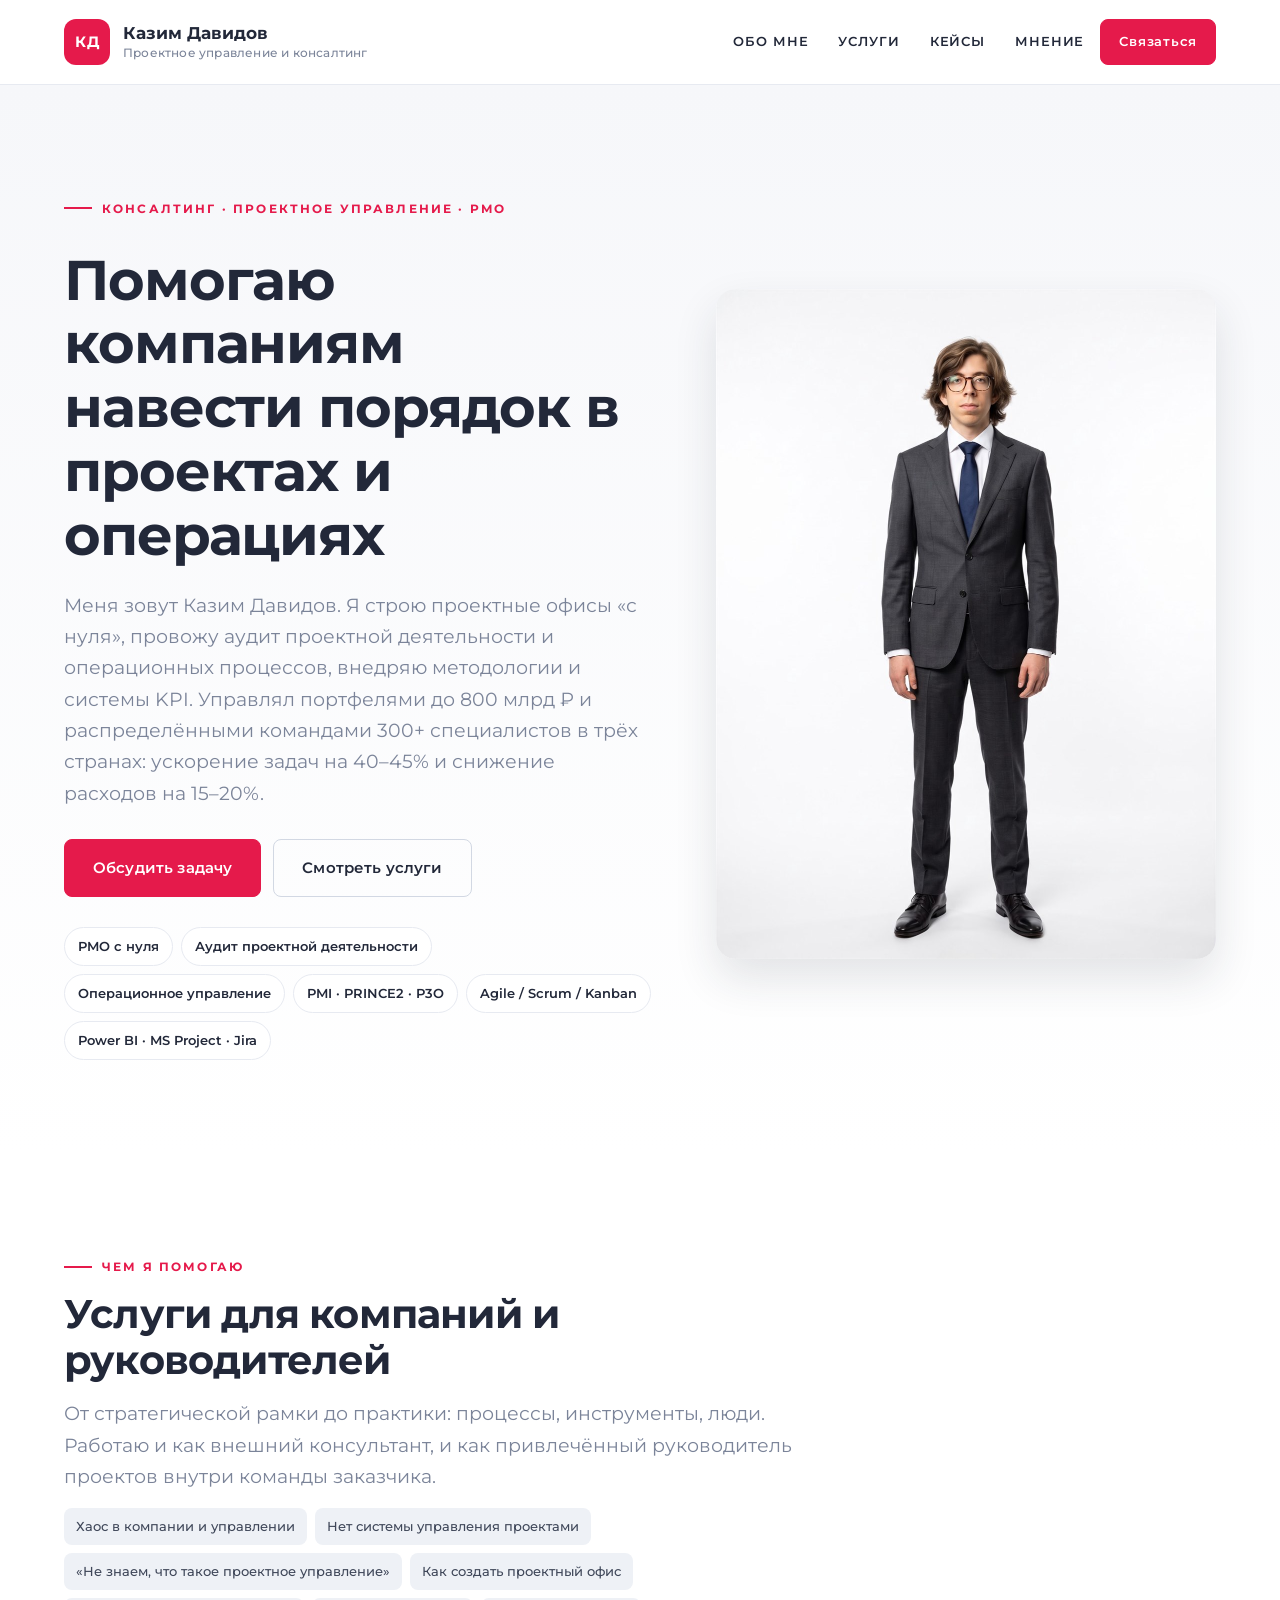
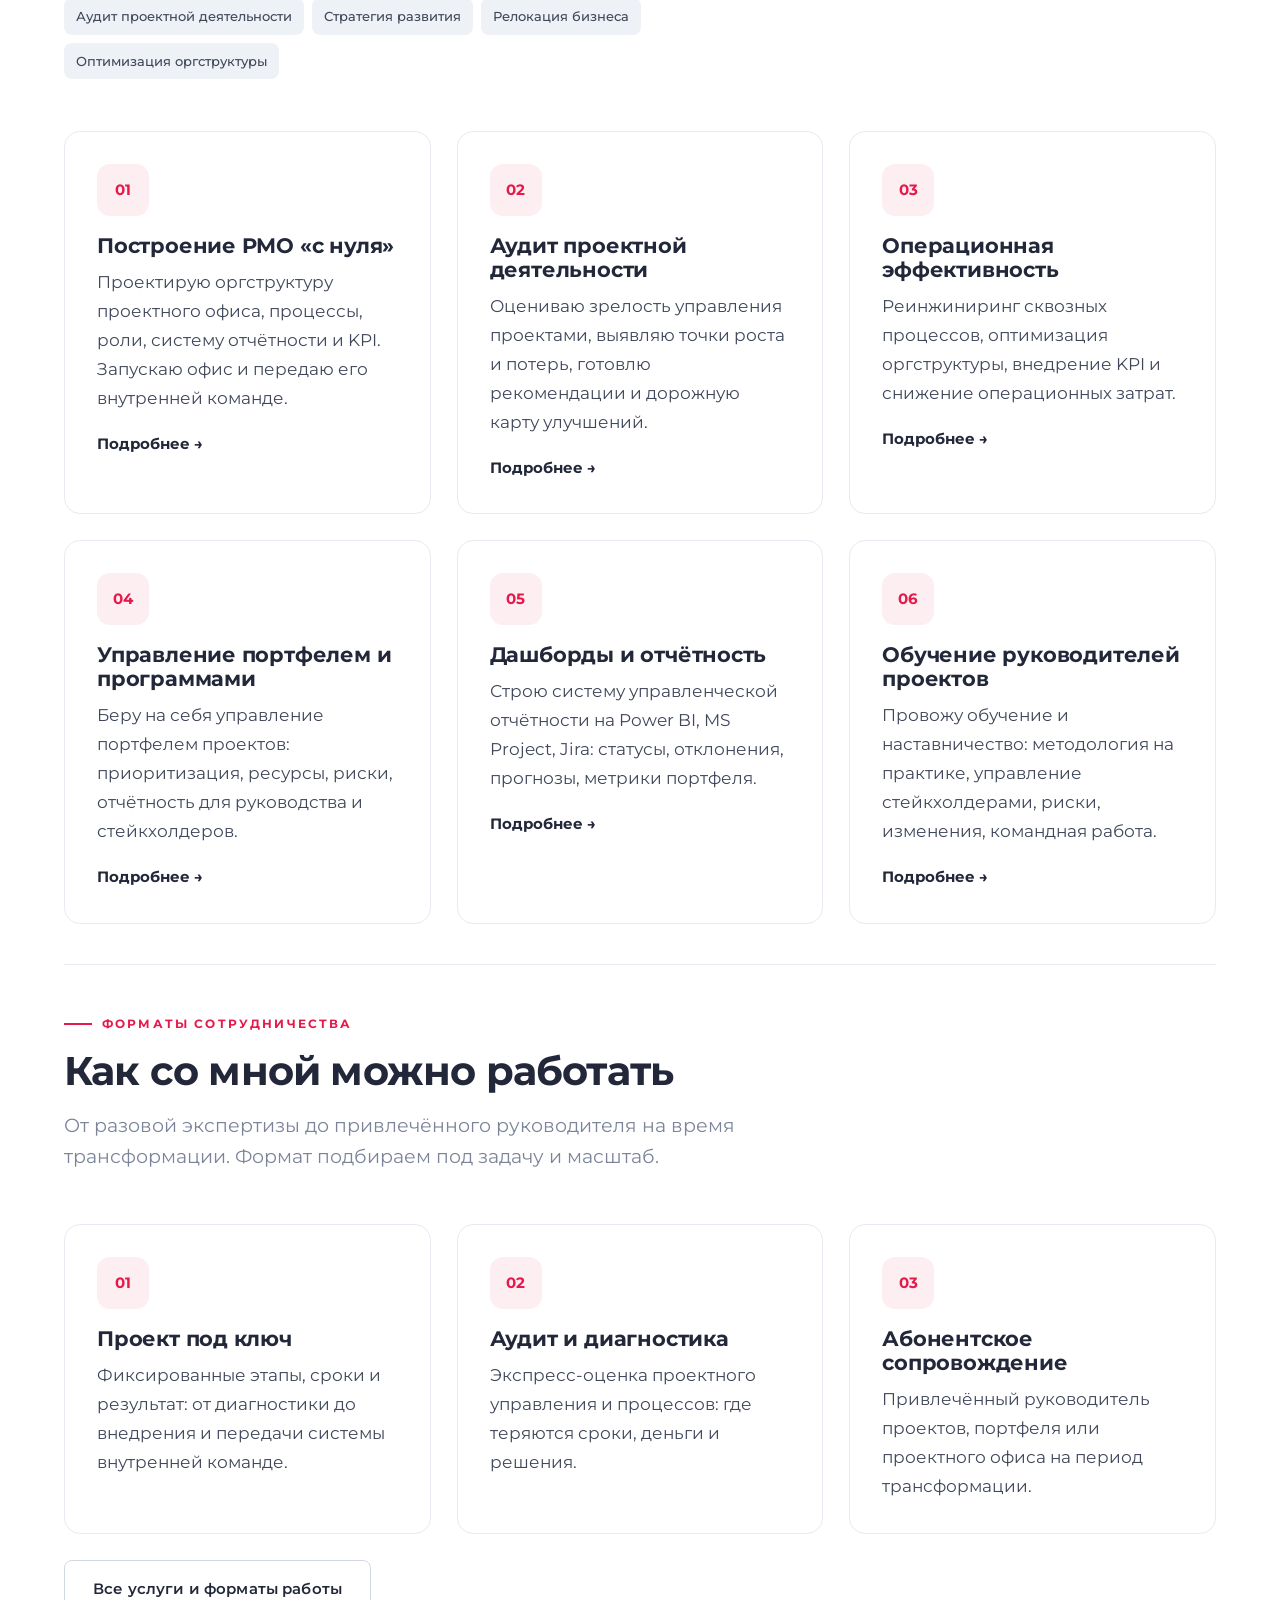
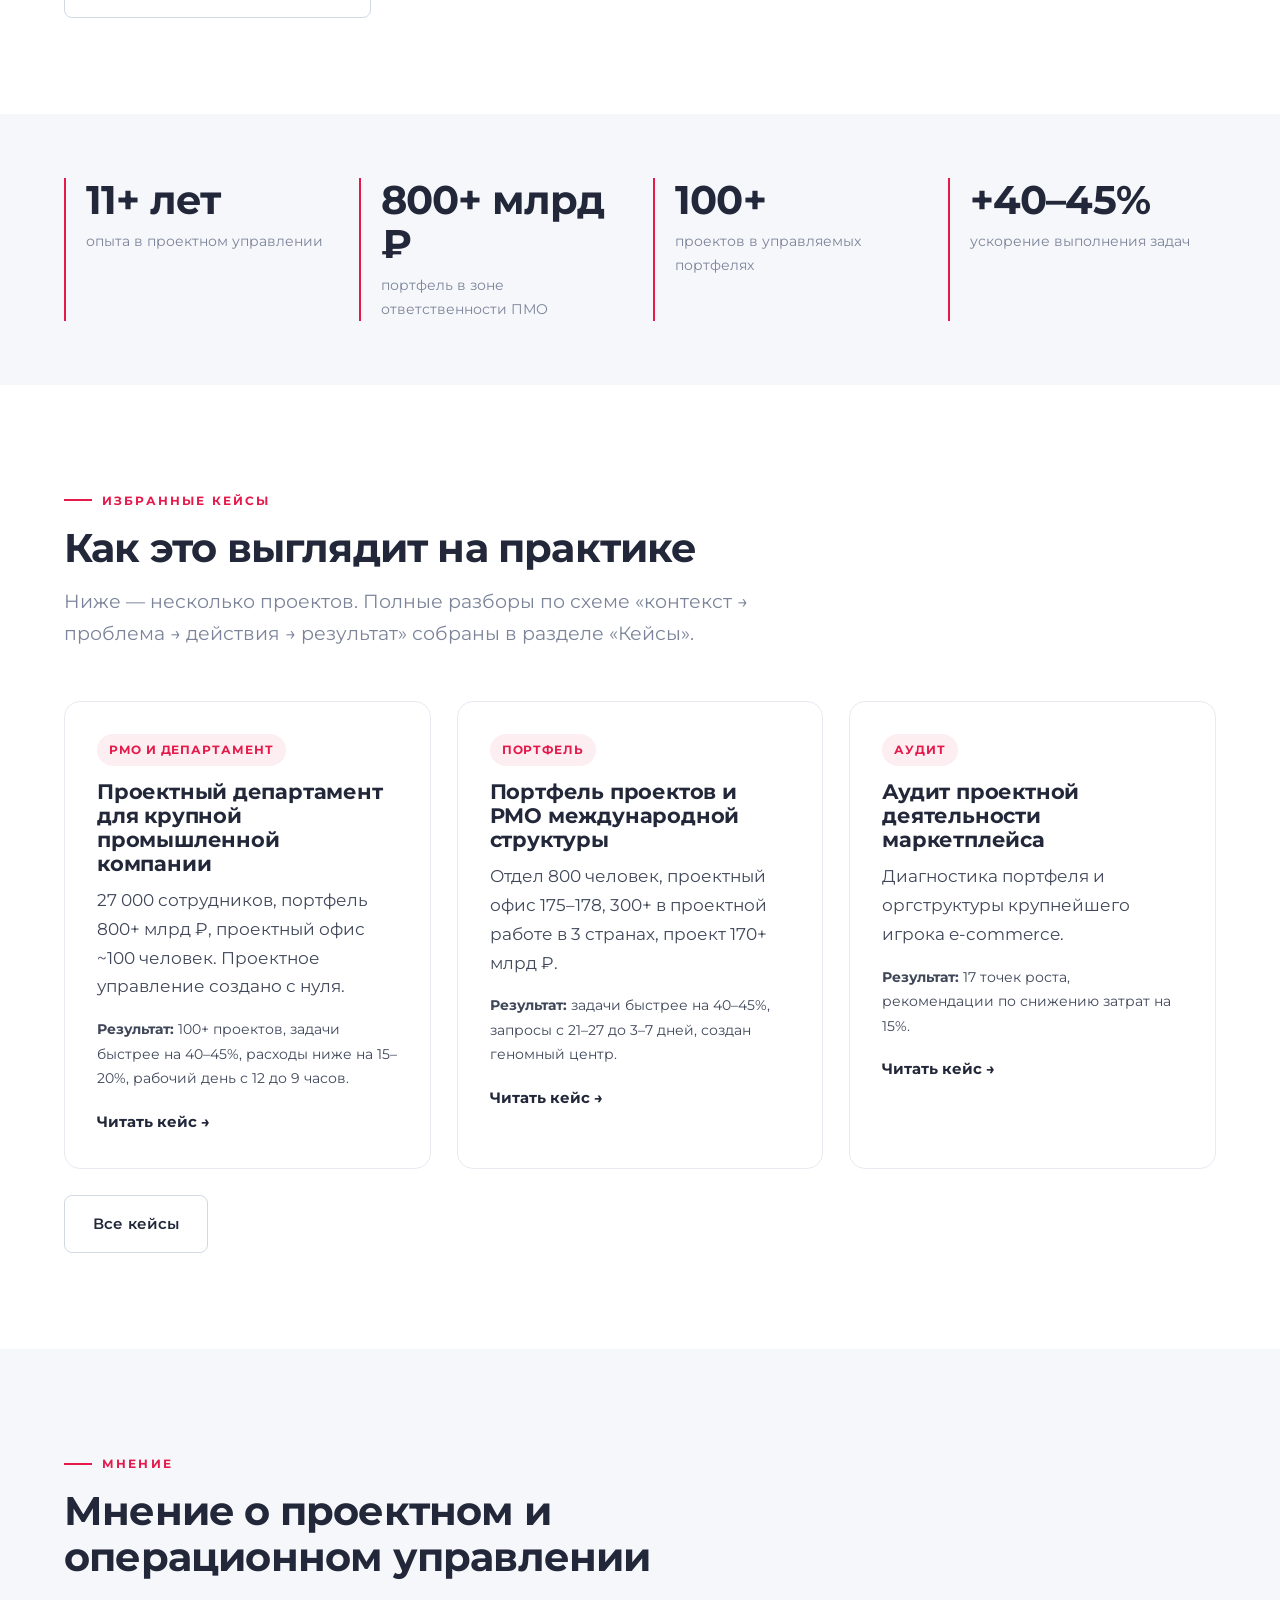
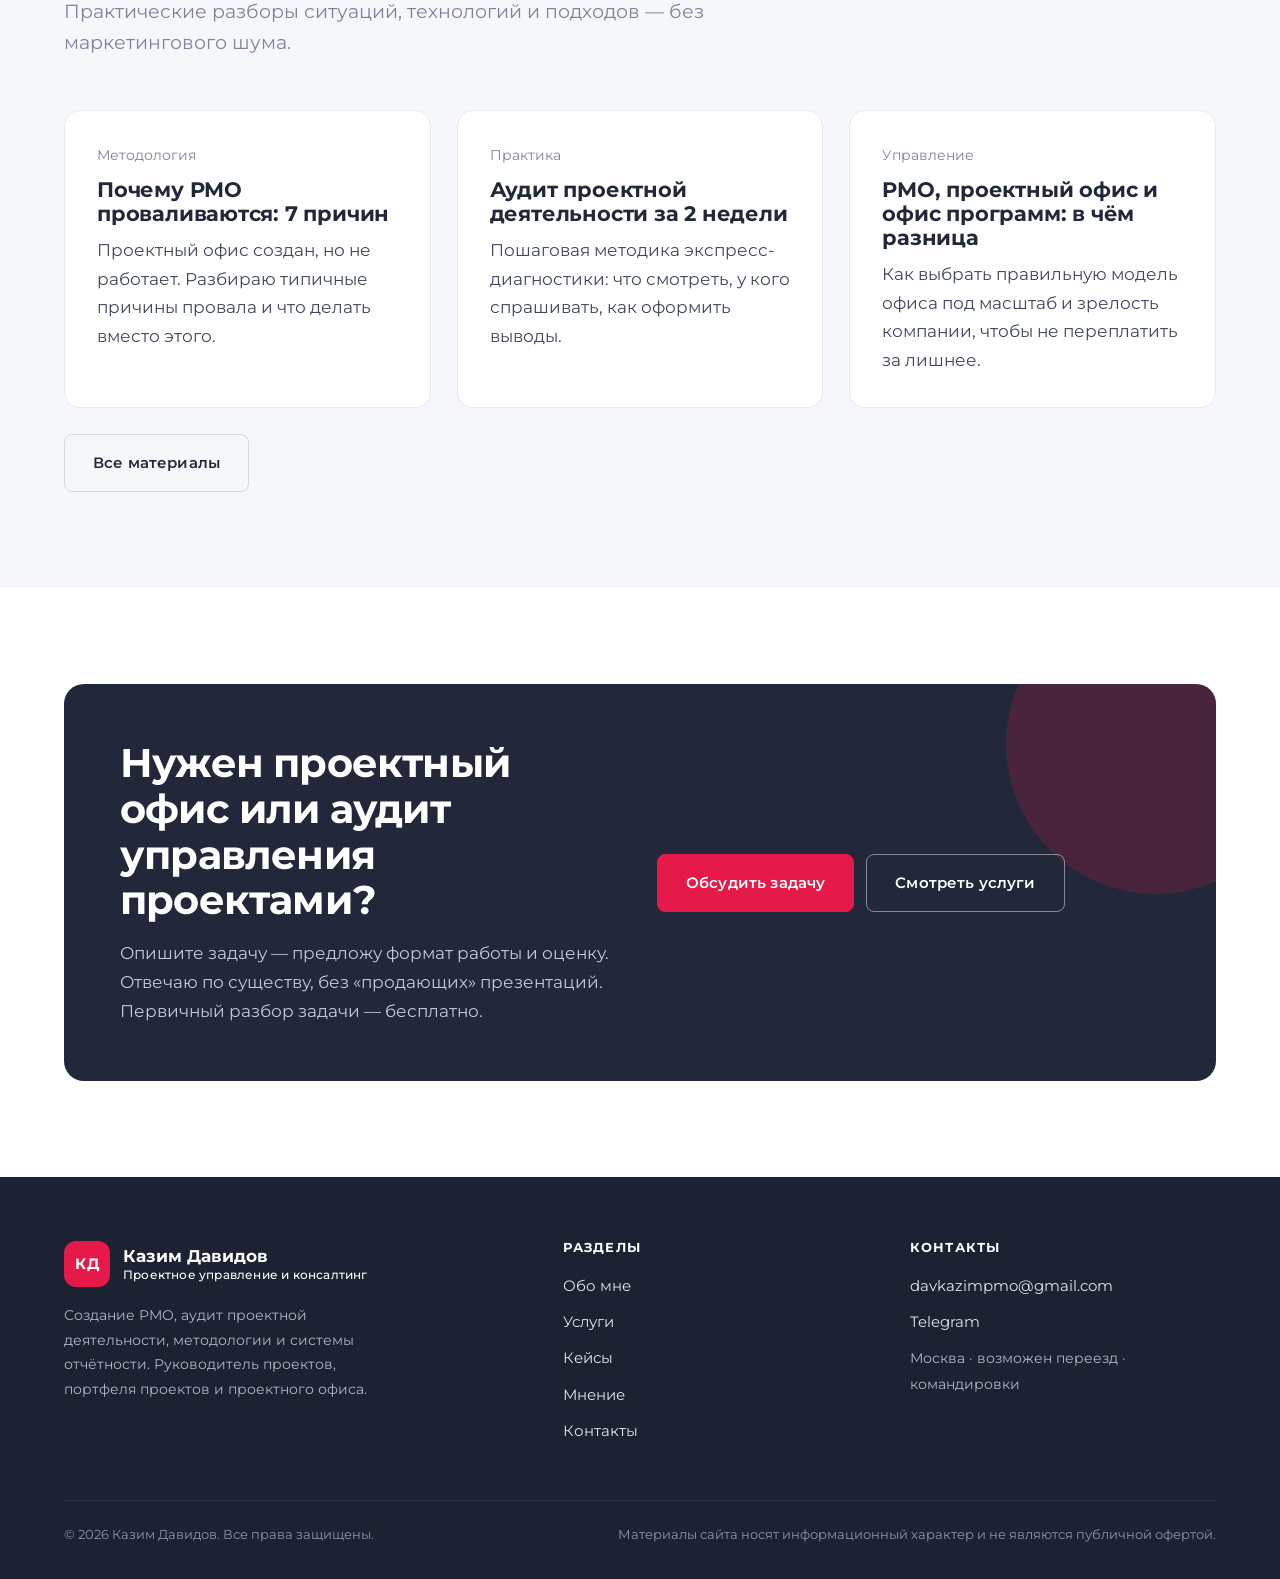
==== index.html @ 2091039a "Сайт-портфолио: первая публикация Главная, услуги, кейсы, резюме, контакты, блог и 4 статьи. Компани" ====
<!DOCTYPE html>
<html lang="ru">
<head>
  <meta charset="utf-8">
  <meta name="viewport" content="width=device-width, initial-scale=1">
  <title>Казим Давидов — консалтинг по проектному и операционному управлению</title>
  <meta name="description" content="Консалтинг по проектному и операционному управлению: построение PMO с нуля, аудит проектной деятельности, управление портфелем, операционная эффективность. 11+ лет опыта, портфели до 800 млрд ₽, 100+ проектов, ускорение задач на 40–45%, команды 300+ специалистов в 3 странах.">
  <meta property="og:title" content="Казим Давидов — консалтинг по проектному и операционному управлению">
  <meta property="og:description" content="Создаю проектные офисы с нуля, провожу аудит проектной деятельности, внедряю методологии и системы отчётности.">
  <meta property="og:type" content="website">
  <meta property="og:locale" content="ru_RU">
  <link rel="icon" href="assets/img/favicon.svg" type="image/svg+xml">
  <link rel="stylesheet" href="assets/css/style.css">
</head>
<body>

<header class="site-header">
  <div class="container header-inner">
    <a class="brand" href="index.html">
      <span class="brand-mark">КД</span>
      <span class="brand-text">Казим Давидов<small>Проектное управление и консалтинг</small></span>
    </a>
    <button class="nav-toggle" aria-label="Меню" aria-expanded="false"><span></span></button>
    <nav class="site-nav">
      <a href="about.html">Обо мне</a>
      <a href="services.html">Услуги</a>
      <a href="cases.html">Кейсы</a>
      <a href="blog.html">Мнение</a>
      <a href="contacts.html" class="btn btn-sm btn-primary">Связаться</a>
    </nav>
  </div>
</header>

<main>

  <!-- HERO -->
  <section class="hero">
    <div class="container hero-grid">
      <div>
        <p class="eyebrow">Консалтинг · проектное управление · PMO</p>
        <h1>Помогаю компаниям навести порядок в проектах и операциях</h1>
        <p class="lead">Меня зовут Казим Давидов. Я строю проектные офисы «с нуля», провожу аудит проектной деятельности и операционных процессов, внедряю методологии и системы KPI. Управлял портфелями до 800&nbsp;млрд ₽ и распределёнными командами 300+ специалистов в трёх странах: ускорение задач на 40–45% и снижение расходов на 15–20%.</p>
        <div class="hero-actions">
          <a class="btn btn-primary" href="contacts.html">Обсудить задачу</a>
          <a class="btn btn-ghost" href="services.html">Смотреть услуги</a>
        </div>
        <div class="hero-tags">
          <span class="tag">PMO с нуля</span>
          <span class="tag">Аудит проектной деятельности</span>
          <span class="tag">Операционное управление</span>
          <span class="tag">PMI · PRINCE2 · P3O</span>
          <span class="tag">Agile / Scrum / Kanban</span>
          <span class="tag">Power BI · MS Project · Jira</span>
        </div>
      </div>
      <aside class="hero-photo">
        <img src="assets/img/kazim.jpg" width="1000" height="1339"
             alt="Казим Давидов — консультант по проектному и операционному управлению" loading="eager">
      </aside>
    </div>
  </section>

  <!-- SERVICES -->
  <section class="section">
    <div class="container">
      <div class="section-head">
        <p class="eyebrow">Чем я помогаю</p>
        <h2>Услуги для компаний и руководителей</h2>
        <p class="lead">От стратегической рамки до практики: процессы, инструменты, люди. Работаю и как внешний консультант, и как привлечённый руководитель проектов внутри команды заказчика.</p>
        <div class="chips" style="margin-top:14px">
          <span class="chip">Хаос в компании и управлении</span>
          <span class="chip">Нет системы управления проектами</span>
          <span class="chip">«Не знаем, что такое проектное управление»</span>
          <span class="chip">Как создать проектный офис</span>
          <span class="chip">Аудит проектной деятельности</span>
          <span class="chip">Стратегия развития</span>
          <span class="chip">Релокация бизнеса</span>
          <span class="chip">Оптимизация оргструктуры</span>
        </div>
      </div>
      <div class="grid cols-3">
        <article class="card hoverable">
          <div class="card-icon">01</div>
          <h3>Построение PMO «с нуля»</h3>
          <p>Проектирую оргструктуру проектного офиса, процессы, роли, систему отчётности и KPI. Запускаю офис и передаю его внутренней команде.</p>
          <a class="card-link" href="services.html#pmo">Подробнее →</a>
        </article>
        <article class="card hoverable">
          <div class="card-icon">02</div>
          <h3>Аудит проектной деятельности</h3>
          <p>Оцениваю зрелость управления проектами, выявляю точки роста и потерь, готовлю рекомендации и дорожную карту улучшений.</p>
          <a class="card-link" href="services.html#audit">Подробнее →</a>
        </article>
        <article class="card hoverable">
          <div class="card-icon">03</div>
          <h3>Операционная эффективность</h3>
          <p>Реинжиниринг сквозных процессов, оптимизация оргструктуры, внедрение KPI и снижение операционных затрат.</p>
          <a class="card-link" href="services.html#ops">Подробнее →</a>
        </article>
        <article class="card hoverable">
          <div class="card-icon">04</div>
          <h3>Управление портфелем и программами</h3>
          <p>Беру на себя управление портфелем проектов: приоритизация, ресурсы, риски, отчётность для руководства и стейкхолдеров.</p>
          <a class="card-link" href="services.html#portfolio">Подробнее →</a>
        </article>
        <article class="card hoverable">
          <div class="card-icon">05</div>
          <h3>Дашборды и отчётность</h3>
          <p>Строю систему управленческой отчётности на Power BI, MS Project, Jira: статусы, отклонения, прогнозы, метрики портфеля.</p>
          <a class="card-link" href="services.html#dashboards">Подробнее →</a>
        </article>
        <article class="card hoverable">
          <div class="card-icon">06</div>
          <h3>Обучение руководителей проектов</h3>
          <p>Провожу обучение и наставничество: методология на практике, управление стейкхолдерами, риски, изменения, командная работа.</p>
          <a class="card-link" href="services.html#training">Подробнее →</a>
        </article>
      </div>

      <hr class="hr">

      <div class="section-head">
        <p class="eyebrow">Форматы сотрудничества</p>
        <h2>Как со мной можно работать</h2>
        <p class="lead">От разовой экспертизы до привлечённого руководителя на время трансформации. Формат подбираем под задачу и масштаб.</p>
      </div>
      <div class="grid cols-3">
        <article class="card">
          <div class="card-icon">01</div>
          <h3>Проект под ключ</h3>
          <p>Фиксированные этапы, сроки и результат: от диагностики до внедрения и передачи системы внутренней команде.</p>
        </article>
        <article class="card">
          <div class="card-icon">02</div>
          <h3>Аудит и диагностика</h3>
          <p>Экспресс-оценка проектного управления и процессов: где теряются сроки, деньги и решения.</p>
        </article>
        <article class="card">
          <div class="card-icon">03</div>
          <h3>Абонентское сопровождение</h3>
          <p>Привлечённый руководитель проектов, портфеля или проектного офиса на период трансформации.</p>
        </article>
      </div>
      <p style="margin:26px 0 0"><a class="btn btn-ghost" href="services.html">Все услуги и форматы работы</a></p>
    </div>
  </section>

  <!-- METRICS -->
  <section class="section soft tight">
    <div class="container">
      <div class="metrics">
        <div class="metric"><b>11+ лет</b><span>опыта в проектном управлении</span></div>
        <div class="metric"><b>800+ млрд ₽</b><span>портфель в зоне ответственности ПМО</span></div>
        <div class="metric"><b>100+</b><span>проектов в управляемых портфелях</span></div>
        <div class="metric"><b>+40–45%</b><span>ускорение выполнения задач</span></div>
      </div>
    </div>
  </section>

  <!-- CASES -->
  <section class="section">
    <div class="container">
      <div class="section-head">
        <p class="eyebrow">Избранные кейсы</p>
        <h2>Как это выглядит на практике</h2>
        <p class="lead">Ниже — несколько проектов. Полные разборы по схеме «контекст → проблема → действия → результат» собраны в разделе «Кейсы».</p>
      </div>
      <div class="grid cols-3">
        <article class="card hoverable">
          <div class="case-head"><span class="pill accent">PMO и департамент</span></div>
          <h3>Проектный департамент для крупной промышленной компании</h3>
          <p>27 000 сотрудников, портфель 800+ млрд ₽, проектный офис ~100 человек. Проектное управление создано с нуля.</p>
          <p class="small"><b>Результат:</b> 100+ проектов, задачи быстрее на 40–45%, расходы ниже на 15–20%, рабочий день с 12 до 9 часов.</p>
          <a class="card-link" href="cases.html#pmo">Читать кейс →</a>
        </article>
        <article class="card hoverable">
          <div class="case-head"><span class="pill accent">Портфель</span></div>
          <h3>Портфель проектов и PMO международной структуры</h3>
          <p>Отдел 800 человек, проектный офис 175–178, 300+ в проектной работе в 3 странах, проект 170+ млрд ₽.</p>
          <p class="small"><b>Результат:</b> задачи быстрее на 40–45%, запросы с 21–27 до 3–7 дней, создан геномный центр.</p>
          <a class="card-link" href="cases.html#portfolio-pmo">Читать кейс →</a>
        </article>
        <article class="card hoverable">
          <div class="case-head"><span class="pill accent">Аудит</span></div>
          <h3>Аудит проектной деятельности маркетплейса</h3>
          <p>Диагностика портфеля и оргструктуры крупнейшего игрока e-commerce.</p>
          <p class="small"><b>Результат:</b> 17 точек роста, рекомендации по снижению затрат на 15%.</p>
          <a class="card-link" href="cases.html#marketplace">Читать кейс →</a>
        </article>
      </div>
      <p class="mt-0 mb-0" style="margin-top:26px"><a class="btn btn-ghost" href="cases.html">Все кейсы</a></p>
    </div>
  </section>

  <!-- MNENIE -->
  <section class="section soft">
    <div class="container">
      <div class="section-head">
        <p class="eyebrow">Мнение</p>
        <h2>Мнение о проектном и операционном управлении</h2>
        <p class="lead">Практические разборы ситуаций, технологий и подходов — без маркетингового шума.</p>
      </div>
      <div class="grid cols-3">
        <article class="card hoverable">
          <p class="small muted mb-1">Методология</p>
          <h3><a href="articles/pmo-failures.html">Почему PMO проваливаются: 7 причин</a></h3>
          <p>Проектный офис создан, но не работает. Разбираю типичные причины провала и что делать вместо этого.</p>
        </article>
        <article class="card hoverable">
          <p class="small muted mb-1">Практика</p>
          <h3><a href="articles/audit-2-weeks.html">Аудит проектной деятельности за 2 недели</a></h3>
          <p>Пошаговая методика экспресс-диагностики: что смотреть, у кого спрашивать, как оформить выводы.</p>
        </article>
        <article class="card hoverable">
          <p class="small muted mb-1">Управление</p>
          <h3><a href="articles/pmo-vs-project-office.html">PMO, проектный офис и офис программ: в чём разница</a></h3>
          <p>Как выбрать правильную модель офиса под масштаб и зрелость компании, чтобы не переплатить за лишнее.</p>
        </article>
      </div>
      <p style="margin:26px 0 0"><a class="btn btn-ghost" href="blog.html">Все материалы</a></p>
    </div>
  </section>

  <!-- CTA -->
  <section class="section">
    <div class="container">
      <div class="cta-band">
        <div class="grid cols-2" style="align-items:center;gap:34px">
          <div>
            <h2>Нужен проектный офис или аудит управления проектами?</h2>
            <p class="mb-0">Опишите задачу — предложу формат работы и оценку. Отвечаю по существу, без «продающих» презентаций. Первичный разбор задачи — бесплатно.</p>
          </div>
          <div style="display:flex;gap:12px;flex-wrap:wrap">
            <a class="btn btn-accent" href="contacts.html">Обсудить задачу</a>
            <a class="btn btn-ghost" href="services.html">Смотреть услуги</a>
          </div>
        </div>
      </div>
    </div>
  </section>

</main>

<footer class="site-footer">
  <div class="container">
    <div class="footer-grid">
      <div class="footer-brand">
        <a class="brand" href="index.html">
          <span class="brand-mark">КД</span>
          <span class="brand-text">Казим Давидов<small>Проектное управление и консалтинг</small></span>
        </a>
        <p class="small" style="margin-top:16px;max-width:320px">Создание PMO, аудит проектной деятельности, методологии и системы отчётности. Руководитель проектов, портфеля проектов и проектного офиса.</p>
      </div>
      <div>
        <h4>Разделы</h4>
        <ul>
          <li><a href="about.html">Обо мне</a></li>
          <li><a href="services.html">Услуги</a></li>
          <li><a href="cases.html">Кейсы</a></li>
          <li><a href="blog.html">Мнение</a></li>
          <li><a href="contacts.html">Контакты</a></li>
        </ul>
      </div>
      <div>
        <h4>Контакты</h4>
        <ul>
          <li><a href="mailto:davkazimpmo@gmail.com">davkazimpmo@gmail.com</a></li>
          <li><a href="https://t.me/kazim40000">Telegram</a></li>
          <li><span class="small">Москва · возможен переезд · командировки</span></li>
        </ul>
      </div>
    </div>
    <div class="footer-bottom">
      <span>© <span class="js-year">2026</span> Казим Давидов. Все права защищены.</span>
      <span>Материалы сайта носят информационный характер и не являются публичной офертой.</span>
    </div>
  </div>
</footer>

<script src="assets/js/main.js"></script>
</body>
</html>
---- assets/css/style.css ----
/* =========================================================
   Казим Давидов — проектное управление и консалтинг
   Дизайн-система. Референс: radislavgandapas.com —
   геометрический гротеск, тёмно-синий + красный акцент.
   ========================================================= */

@import url("https://fonts.googleapis.com/css2?family=Montserrat:wght@400;500;600;700;800&display=swap");

:root {
  --ink: #222839;
  --ink-2: #3f4759;
  --muted: #7b8499;
  --line: #e7eaf1;
  --bg: #ffffff;
  --soft: #f6f7fa;
  --soft-2: #eef1f6;
  --accent: #e51a4b;
  --accent-dark: #c1123c;
  --accent-soft: #fdeef2;
  --ok: #12724b;
  --link: #222839;

  --radius: 16px;
  --radius-sm: 10px;
  --shadow-sm: 0 2px 12px rgba(34, 40, 57, 0.06);
  --shadow: 0 20px 44px rgba(34, 40, 57, 0.12);
  --maxw: 1200px;
  --font: "Montserrat", system-ui, -apple-system, "Segoe UI", Roboto, "Helvetica Neue", Arial, sans-serif;
  --serif: "PT Serif", Georgia, "Times New Roman", serif;
}

* { box-sizing: border-box; }

html { scroll-behavior: smooth; }

body {
  margin: 0;
  font-family: var(--font);
  font-size: 16.5px;
  line-height: 1.75;
  color: var(--ink-2);
  background: var(--bg);
  -webkit-font-smoothing: antialiased;
  text-rendering: optimizeLegibility;
}

::selection { background: var(--accent); color: #fff; }

img { max-width: 100%; display: block; }

a { color: var(--ink); text-decoration: none; transition: color .15s ease; }
a:hover { color: var(--accent); }

.container { width: 100%; max-width: var(--maxw); margin: 0 auto; padding: 0 24px; }

/* ---------- Header ---------- */
.site-header {
  position: sticky;
  top: 0;
  z-index: 50;
  background: #fff;
  border-bottom: 1px solid var(--line);
}
.header-inner { display: flex; align-items: center; justify-content: space-between; gap: 18px; min-height: 84px; }

.brand { display: flex; align-items: center; gap: 13px; color: var(--ink); }
.brand:hover { color: var(--ink); }
.brand-mark {
  width: 46px; height: 46px; flex: 0 0 46px;
  display: grid; place-items: center;
  border-radius: 12px;
  background: var(--accent);
  color: #fff;
  font-weight: 700; letter-spacing: 0.5px;
  font-size: 15px;
}
.brand-text { line-height: 1.15; font-weight: 700; font-size: 17px; color: var(--ink); }
.brand-text small { display: block; font-weight: 500; font-size: 11.5px; color: var(--muted); letter-spacing: 0.2px; margin-top: 3px; }

.site-nav { display: flex; align-items: center; gap: 2px; }
.site-nav a:not(.btn) {
  position: relative;
  color: var(--ink);
  padding: 10px 14px;
  font-size: 12.5px;
  font-weight: 600;
  letter-spacing: 0.07em;
  text-transform: uppercase;
}
.site-nav a:not(.btn)::after {
  content: ""; position: absolute; left: 14px; right: 14px; bottom: 3px; height: 2px;
  background: var(--accent); transform: scaleX(0); transform-origin: left;
  transition: transform .22s ease;
}
.site-nav a:not(.btn):hover { color: var(--accent); }
.site-nav a:not(.btn):hover::after,
.site-nav a:not(.btn).active::after { transform: scaleX(1); }
.site-nav a:not(.btn).active { color: var(--accent); }

.nav-toggle {
  display: none;
  background: none; border: 0; cursor: pointer;
  padding: 8px; border-radius: 8px;
}
.nav-toggle span, .nav-toggle span::before, .nav-toggle span::after {
  content: ""; display: block;
  width: 24px; height: 2px; background: var(--ink); border-radius: 2px; position: relative;
}
.nav-toggle span::before { position: absolute; top: -7px; }
.nav-toggle span::after { position: absolute; top: 7px; }

/* ---------- Buttons ---------- */
/* Селекторы .btn.btn-* намеренно двойные: так стили кнопки не перебиваются
   общими правилами ссылок в шапке, футере и CTA-блоках. Текст кнопки
   всегда виден, а не только при наведении. */
.btn {
  display: inline-flex; align-items: center; justify-content: center; gap: 9px;
  padding: 15px 28px;
  border-radius: 8px;
  font-family: inherit;
  font-weight: 600; font-size: 15px; letter-spacing: 0.01em;
  border: 1.5px solid transparent;
  cursor: pointer;
  transition: transform .15s ease, background .18s ease, border-color .18s ease,
              color .18s ease, box-shadow .18s ease;
}
.btn:hover { text-decoration: none; transform: translateY(-2px); }
.btn.btn-primary { background: var(--accent); color: #fff; border-color: var(--accent); }
.btn.btn-primary:hover,
.btn.btn-primary.active {
  background: var(--accent-dark); border-color: var(--accent-dark); color: #fff;
  box-shadow: 0 12px 26px rgba(229, 26, 75, 0.30);
}
.btn.btn-accent { background: var(--accent); color: #fff; border-color: var(--accent); }
.btn.btn-accent:hover {
  background: var(--accent-dark); border-color: var(--accent-dark); color: #fff;
  box-shadow: 0 12px 26px rgba(229, 26, 75, 0.30);
}
.btn.btn-ghost { background: transparent; color: var(--ink); border-color: #d2d8e3; }
.btn.btn-ghost:hover { border-color: var(--ink); background: var(--ink); color: #fff; }
.btn-sm { padding: 11px 18px; font-size: 13px; }

/* Кнопка в шапке: возвращаем ей размеры кнопки, а не пункта меню */
.site-nav a.btn { padding: 11px 18px; font-size: 12.5px; letter-spacing: 0.06em; }

/* ---------- Sections ---------- */
.section { padding: 96px 0; }
.section.soft { background: var(--soft); }
.section.tight { padding: 64px 0; }
.section-head { max-width: 780px; margin-bottom: 52px; }
.section-head.center { margin-left: auto; margin-right: auto; text-align: center; }

.eyebrow {
  display: inline-flex; align-items: center; gap: 10px;
  text-transform: uppercase; letter-spacing: 0.18em;
  font-size: 12px; font-weight: 700; color: var(--accent);
  margin: 0 0 14px;
}
.eyebrow::before { content: ""; width: 28px; height: 2px; background: var(--accent); display: block; }
.section-head.center .eyebrow { justify-content: center; }

h1, h2, h3, h4 { line-height: 1.14; margin: 0 0 16px; color: var(--ink); font-weight: 700; letter-spacing: -0.02em; }
h1 { font-size: clamp(34px, 5vw, 56px); }
h2 { font-size: clamp(27px, 3.4vw, 40px); }
h3 { font-size: 21px; letter-spacing: -0.01em; }
h4 { font-size: 16px; letter-spacing: 0; }
p { margin: 0 0 16px; color: var(--ink-2); }
.lead { font-size: 19px; line-height: 1.65; color: var(--muted); }
.muted { color: var(--muted); }

/* ---------- Hero ---------- */
.hero { padding: 104px 0 92px; background: linear-gradient(180deg, var(--soft) 0%, #fff 100%); }
.hero-grid { display: grid; grid-template-columns: 1.08fr 0.92fr; gap: 64px; align-items: center; }
.hero h1 { margin: 16px 0 22px; }
.hero .lead { margin-bottom: 30px; max-width: 600px; }
.hero-actions { display: flex; flex-wrap: wrap; gap: 12px; margin-bottom: 30px; }
.hero-tags { display: flex; flex-wrap: wrap; gap: 8px; }
.tag {
  font-size: 13px; font-weight: 600; color: var(--ink);
  background: #fff; border: 1px solid var(--line);
  padding: 7px 13px; border-radius: 999px;
  transition: border-color .15s ease, color .15s ease;
}
.tag:hover { border-color: var(--accent); color: var(--accent); }

/* ---------- Photos ---------- */
.hero-photo { margin: 0; }
.hero-photo img,
.about-photo img {
  display: block; width: 100%; height: auto;
  border-radius: 20px;
  box-shadow: var(--shadow);
}

/* ---------- Metrics strip ---------- */
.metrics { display: grid; grid-template-columns: repeat(4, 1fr); gap: 26px; }
.metric { border-left: 2px solid var(--accent); padding-left: 20px; }
.metric b { display: block; font-size: 40px; line-height: 1.1; font-weight: 700; color: var(--ink); letter-spacing: -0.02em; }
.metric span { display: block; margin-top: 8px; font-size: 13.5px; color: var(--muted); }
.hero-card {
  background: #fff; border: 1px solid var(--line);
  border-radius: var(--radius); box-shadow: var(--shadow);
  padding: 26px;
}
.hero-card .metric-row { display: grid; grid-template-columns: 1fr 1fr; gap: 18px; }

/* ---------- Cards ---------- */
.grid { display: grid; gap: 26px; }
.grid.cols-2 { grid-template-columns: repeat(2, 1fr); }
.grid.cols-3 { grid-template-columns: repeat(3, 1fr); }

.card {
  background: #fff; border: 1px solid var(--line); border-radius: var(--radius);
  padding: 32px; transition: transform .18s ease, box-shadow .18s ease, border-color .18s ease;
}
.card.hoverable:hover { transform: translateY(-6px); box-shadow: var(--shadow); border-color: #dfe4ee; }
.card .card-icon {
  width: 52px; height: 52px; border-radius: 13px; background: var(--accent-soft);
  display: grid; place-items: center; font-weight: 700; font-size: 15px;
  color: var(--accent); margin-bottom: 18px;
}
.card h3 { margin-bottom: 10px; }
.card p:last-child { margin-bottom: 0; }
.card-link { font-weight: 700; font-size: 15px; color: var(--ink); }
.card-link:hover { color: var(--accent); }
.card h3 a { color: var(--ink); }
.card h3 a:hover { color: var(--accent); }

/* ---------- Cases ---------- */
.case {
  background: #fff; border: 1px solid var(--line); border-radius: var(--radius);
  padding: 36px; margin-bottom: 28px;
}
.case-head { display: flex; flex-wrap: wrap; gap: 10px 16px; align-items: center; margin-bottom: 14px; }
.case h3 { margin: 0; font-size: 24px; }
.pill {
  font-size: 11.5px; font-weight: 700; letter-spacing: 0.08em; text-transform: uppercase;
  padding: 6px 12px; border-radius: 999px; background: var(--soft-2); color: var(--ink-2);
}
.pill.accent { background: var(--accent-soft); color: var(--accent); }
.case-meta { display: flex; flex-wrap: wrap; gap: 16px 30px; margin: 18px 0 8px; }
.case-meta div { font-size: 13px; color: var(--muted); }
.case-meta b { color: var(--ink); font-size: 20px; font-weight: 700; display: block; }
.case-block { margin-top: 22px; }
.case-block h4 {
  font-size: 12.5px; text-transform: uppercase; letter-spacing: 0.12em;
  color: var(--accent); font-weight: 700; margin-bottom: 10px;
}
.case-block ul { margin: 0; padding-left: 20px; color: var(--ink-2); }
.case-block li { margin-bottom: 7px; }
.results { display: flex; flex-wrap: wrap; gap: 10px; margin-top: 10px; }
.result-chip {
  background: #eafaf1; color: var(--ok); border: 1px solid #cdeeda;
  font-size: 14px; font-weight: 600; padding: 9px 14px; border-radius: 9px;
}

/* ---------- Timeline ---------- */
.timeline { position: relative; margin-top: 8px; }
.timeline::before {
  content: ""; position: absolute; left: 9px; top: 8px; bottom: 8px; width: 2px; background: var(--line);
}
.tl-item { position: relative; padding-left: 44px; padding-bottom: 38px; }
.tl-item:last-child { padding-bottom: 0; }
.tl-item::before {
  content: ""; position: absolute; left: 0; top: 4px; width: 20px; height: 20px;
  border-radius: 50%; background: #fff; border: 3px solid var(--accent);
}
.tl-item .tl-when { font-size: 12.5px; font-weight: 700; color: var(--accent); letter-spacing: 0.06em; text-transform: uppercase; }
.tl-item h3 { margin: 6px 0 2px; font-size: 20px; }
.tl-item .tl-org { font-weight: 600; color: var(--ink); margin-bottom: 12px; }
.tl-item ul { margin: 0 0 6px; padding-left: 20px; }
.tl-item li { margin-bottom: 6px; color: var(--ink-2); }

/* ---------- Prose (articles / resume) ---------- */
.prose { max-width: 780px; }
.prose h2 { margin-top: 48px; }
.prose h3 { margin-top: 34px; }
.prose ul, .prose ol { padding-left: 22px; }
.prose li { margin-bottom: 9px; color: var(--ink-2); }
.prose blockquote {
  margin: 26px 0; padding: 18px 24px; border-left: 3px solid var(--accent);
  background: var(--soft); border-radius: 0 12px 12px 0; color: var(--ink-2);
}
.prose hr { border: 0; border-top: 1px solid var(--line); margin: 40px 0; }
.prose code { background: var(--soft-2); padding: 2px 7px; border-radius: 6px; font-size: 15px; }
.prose .callout {
  background: var(--accent-soft); border: 1px solid #f6ccd7; border-radius: 14px;
  padding: 20px 24px; margin: 26px 0;
}

/* ---------- Tags / chips row ---------- */
.chips { display: flex; flex-wrap: wrap; gap: 8px; margin: 0 0 8px; }
.chip { font-size: 13px; background: var(--soft-2); color: var(--ink-2); padding: 7px 12px; border-radius: 8px; font-weight: 500; }

/* ---------- Article list ---------- */
.post { display: grid; grid-template-columns: 180px 1fr; gap: 28px; padding: 30px 0; border-bottom: 1px solid var(--line); }
.post:first-child { border-top: 1px solid var(--line); }
.post .post-meta { font-size: 12.5px; font-weight: 600; letter-spacing: 0.08em; text-transform: uppercase; color: var(--accent); }
.post h2 { font-size: 24px; margin-bottom: 10px; }
.post h2 a { color: var(--ink); }
.post h2 a:hover { color: var(--accent); }
.post p { margin-bottom: 0; }

/* ---------- CTA band ---------- */
.cta-band { background: var(--ink); color: #fff; border-radius: 20px; padding: 56px; position: relative; overflow: hidden; }
.cta-band::before {
  content: ""; position: absolute; right: -90px; top: -90px; width: 300px; height: 300px;
  border-radius: 50%; background: rgba(229, 26, 75, 0.20);
}
.cta-band > * { position: relative; }
.cta-band h2 { color: #fff; }
.cta-band p { color: #c3cad8; }
.cta-band a { color: #fff; }
.cta-band .btn.btn-ghost { border-color: rgba(255, 255, 255, 0.45); color: #fff; background: transparent; }
.cta-band .btn.btn-ghost:hover { background: #fff; color: var(--ink); border-color: #fff; }

/* ---------- Contact ---------- */
.contact-grid { display: grid; grid-template-columns: 1fr 1fr; gap: 26px; }
.contact-card { display: flex; gap: 18px; align-items: flex-start; }
.contact-card .ci {
  width: 52px; height: 52px; border-radius: 13px; background: var(--accent-soft);
  display: grid; place-items: center; flex: 0 0 52px; font-size: 20px;
}
.contact-card b { display: block; color: var(--ink); }
.field { margin-bottom: 18px; }
.field label { display: block; font-size: 12.5px; font-weight: 600; letter-spacing: 0.05em; text-transform: uppercase; color: var(--ink); margin-bottom: 8px; }
.field input, .field textarea {
  width: 100%; padding: 14px 16px; border: 1px solid var(--line); border-radius: 10px;
  font-family: inherit; font-size: 15.5px; color: var(--ink); background: #fff;
  transition: border-color .15s ease, box-shadow .15s ease;
}
.field input:focus, .field textarea:focus {
  outline: none; border-color: var(--accent); box-shadow: 0 0 0 3px rgba(229, 26, 75, 0.14);
}

/* ---------- Footer ---------- */
.site-footer { background: #1c2231; color: #aeb7c7; padding: 64px 0 34px; }
.site-footer a { color: #dfe5ef; }
.site-footer a:hover { color: var(--accent); }
/* Общее правило p{} задаёт тёмный цвет и перебивало цвет футера — возвращаем светлый */
.site-footer p { color: #aeb7c7; }
.footer-grid { display: grid; grid-template-columns: 1.5fr 1fr 1fr; gap: 40px; }
.footer-grid h4 { color: #fff; font-size: 12.5px; text-transform: uppercase; letter-spacing: 0.1em; margin-bottom: 18px; }
.footer-grid ul { list-style: none; margin: 0; padding: 0; }
.footer-grid li { margin-bottom: 11px; font-size: 14.5px; }
.footer-bottom {
  border-top: 1px solid #2b3346; margin-top: 44px; padding-top: 22px;
  display: flex; justify-content: space-between; gap: 14px; flex-wrap: wrap;
  font-size: 13px; color: #8b95a9;
}
.footer-brand .brand-text, .footer-brand .brand-text small { color: #fff; }
.footer-brand .brand-mark { background: var(--accent); color: #fff; }

/* ---------- Utility ---------- */
.mt-0 { margin-top: 0; }
.mb-0 { margin-bottom: 0; }
.mb-1 { margin-bottom: 10px; }
.mb-2 { margin-bottom: 20px; }
.mb-3 { margin-bottom: 30px; }
.center { text-align: center; }
.hr { border: 0; border-top: 1px solid var(--line); margin: 40px 0; }
.small { font-size: 14px; }
.nowrap { white-space: nowrap; }

/* ---------- Responsive ---------- */
@media (max-width: 980px) {
  .hero { padding: 80px 0 68px; }
  .hero-grid { grid-template-columns: 1fr; gap: 40px; }
  .grid.cols-3 { grid-template-columns: repeat(2, 1fr); }
  .contact-grid { grid-template-columns: 1fr; }
  .footer-grid { grid-template-columns: 1fr 1fr; }
}
@media (max-width: 900px) {
  .nav-toggle { display: block; }
  .site-nav {
    position: absolute; top: 84px; right: 12px; left: 12px;
    background: #fff; border: 1px solid var(--line); border-radius: 14px;
    box-shadow: var(--shadow); flex-direction: column; align-items: stretch;
    padding: 10px; display: none;
  }
  .site-nav.open { display: flex; }
  .site-nav a:not(.btn) { padding: 13px 14px; }
  .site-nav a:not(.btn)::after { display: none; }
  .site-nav a.btn { align-self: flex-start; margin: 8px 6px 4px; }
}
@media (max-width: 760px) {
  body { font-size: 16px; }
  .section { padding: 64px 0; }
  .section.tight { padding: 48px 0; }
  .section-head { margin-bottom: 36px; }
  .grid.cols-2, .grid.cols-3 { grid-template-columns: 1fr; }
  .post { grid-template-columns: 1fr; gap: 8px; }
  .cta-band { padding: 34px 24px; }
  .metrics { grid-template-columns: 1fr 1fr; gap: 22px; }
  .metric b { font-size: 32px; }
  .footer-grid { grid-template-columns: 1fr; }
  .case { padding: 26px; }
  .card { padding: 26px; }
}

/* ---------- Print (резюме) ---------- */
@media print {
  .site-header, .site-footer, .no-print { display: none !important; }
  body { font-size: 12.5px; color: #000; }
  .section { padding: 10px 0; }
  a { color: #000; }
  .case, .card { box-shadow: none; border-color: #bbb; }
}
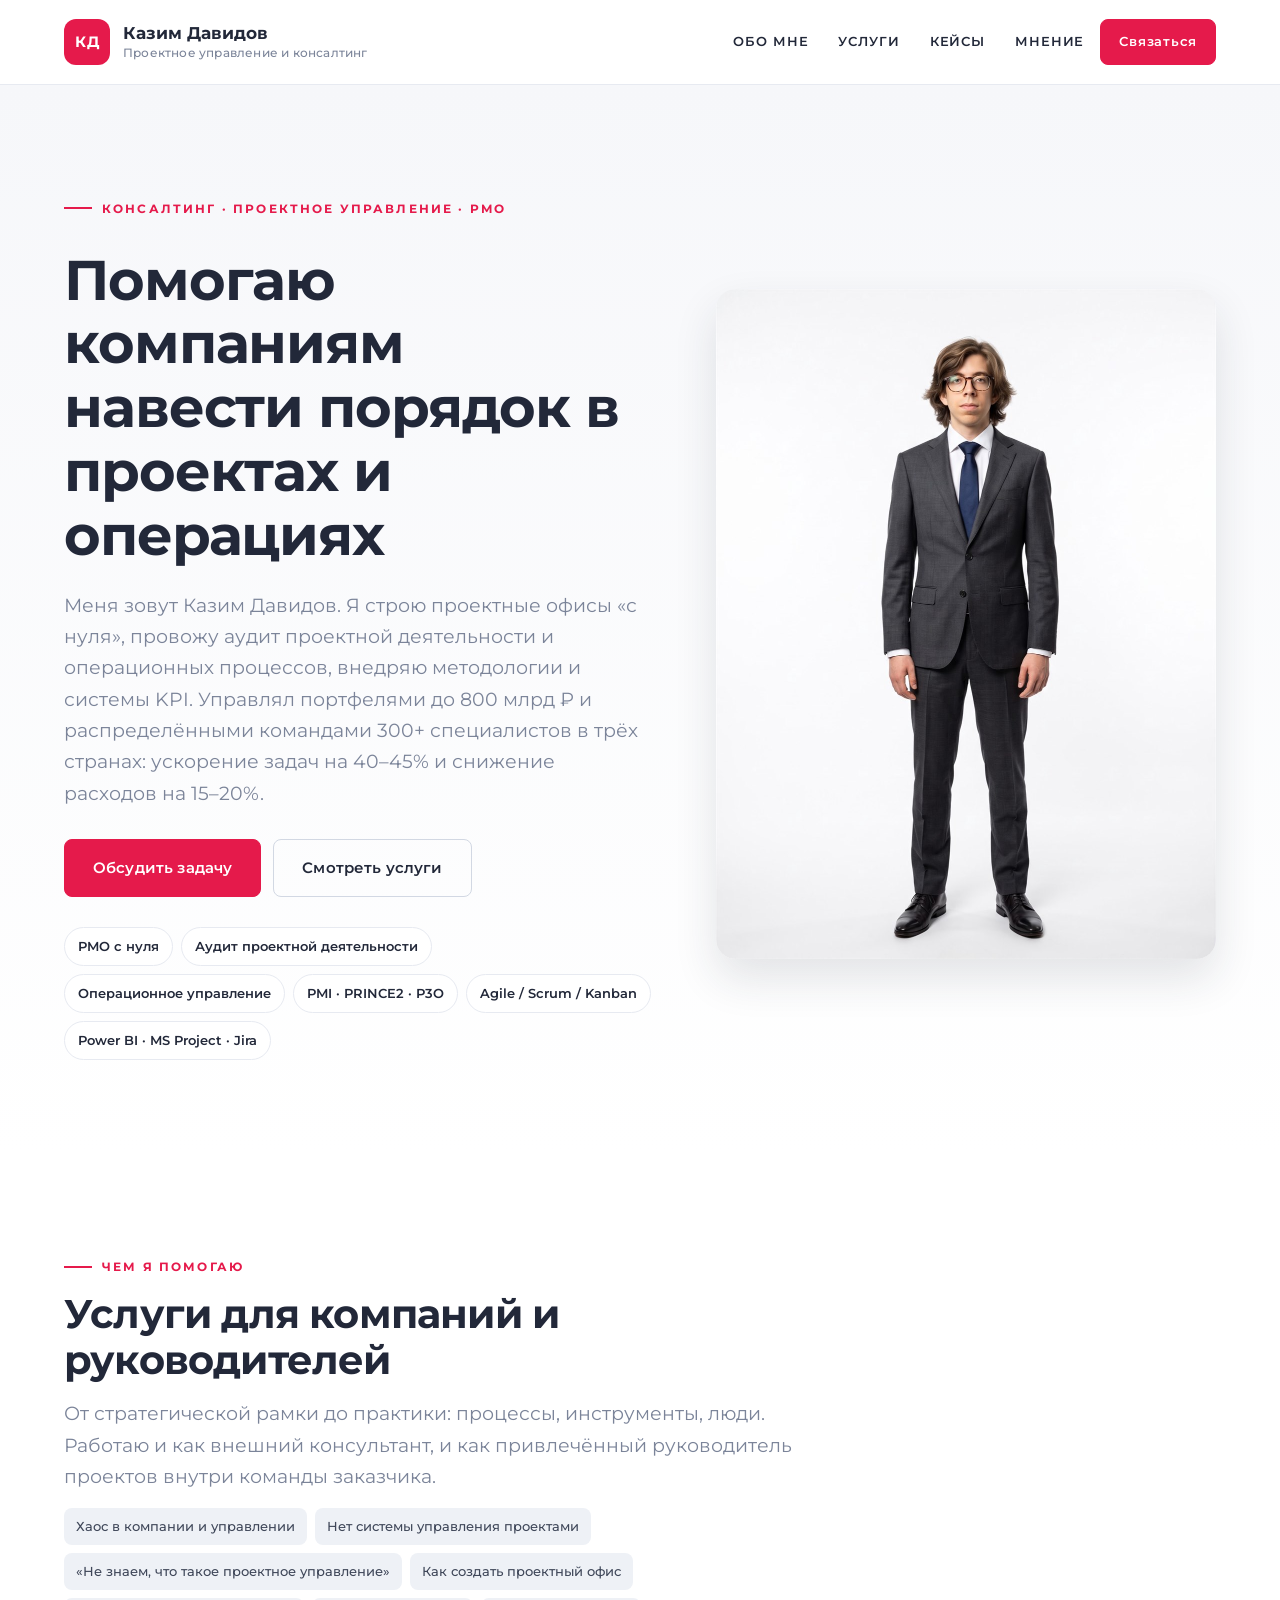
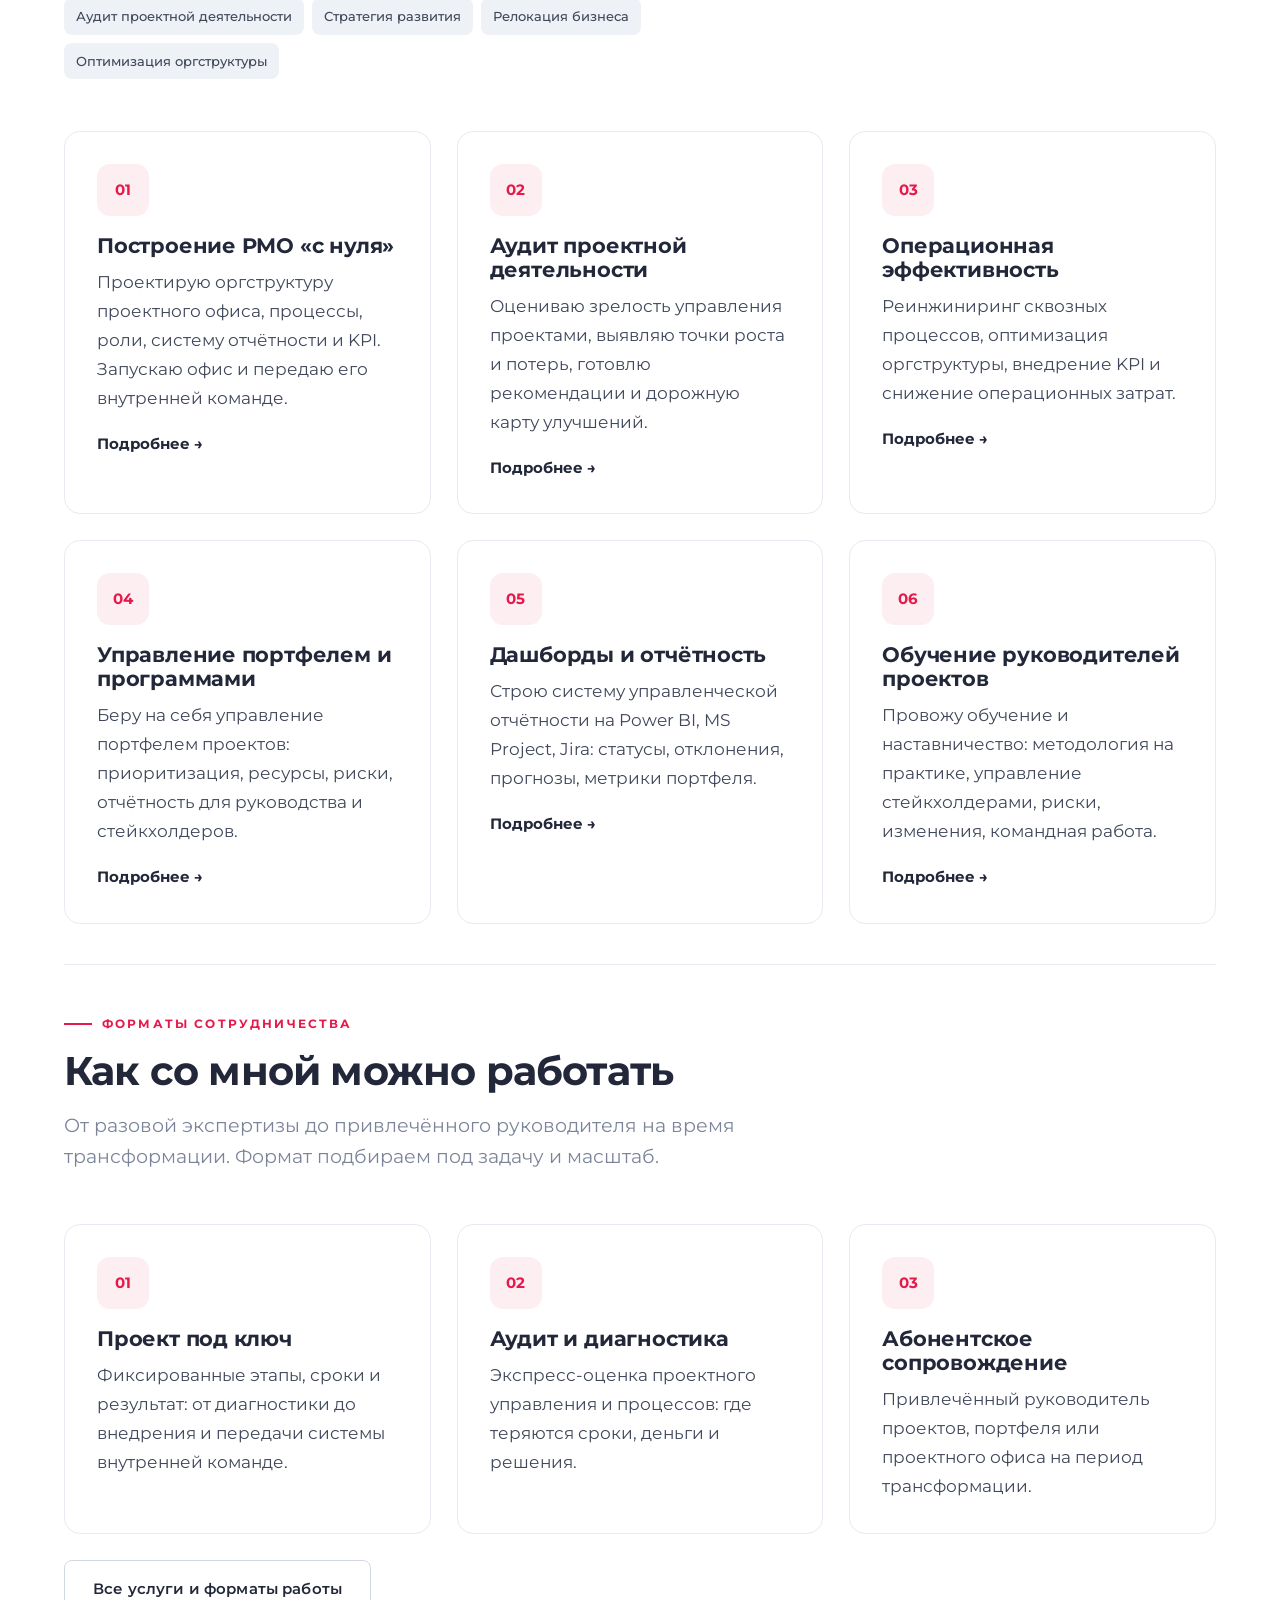
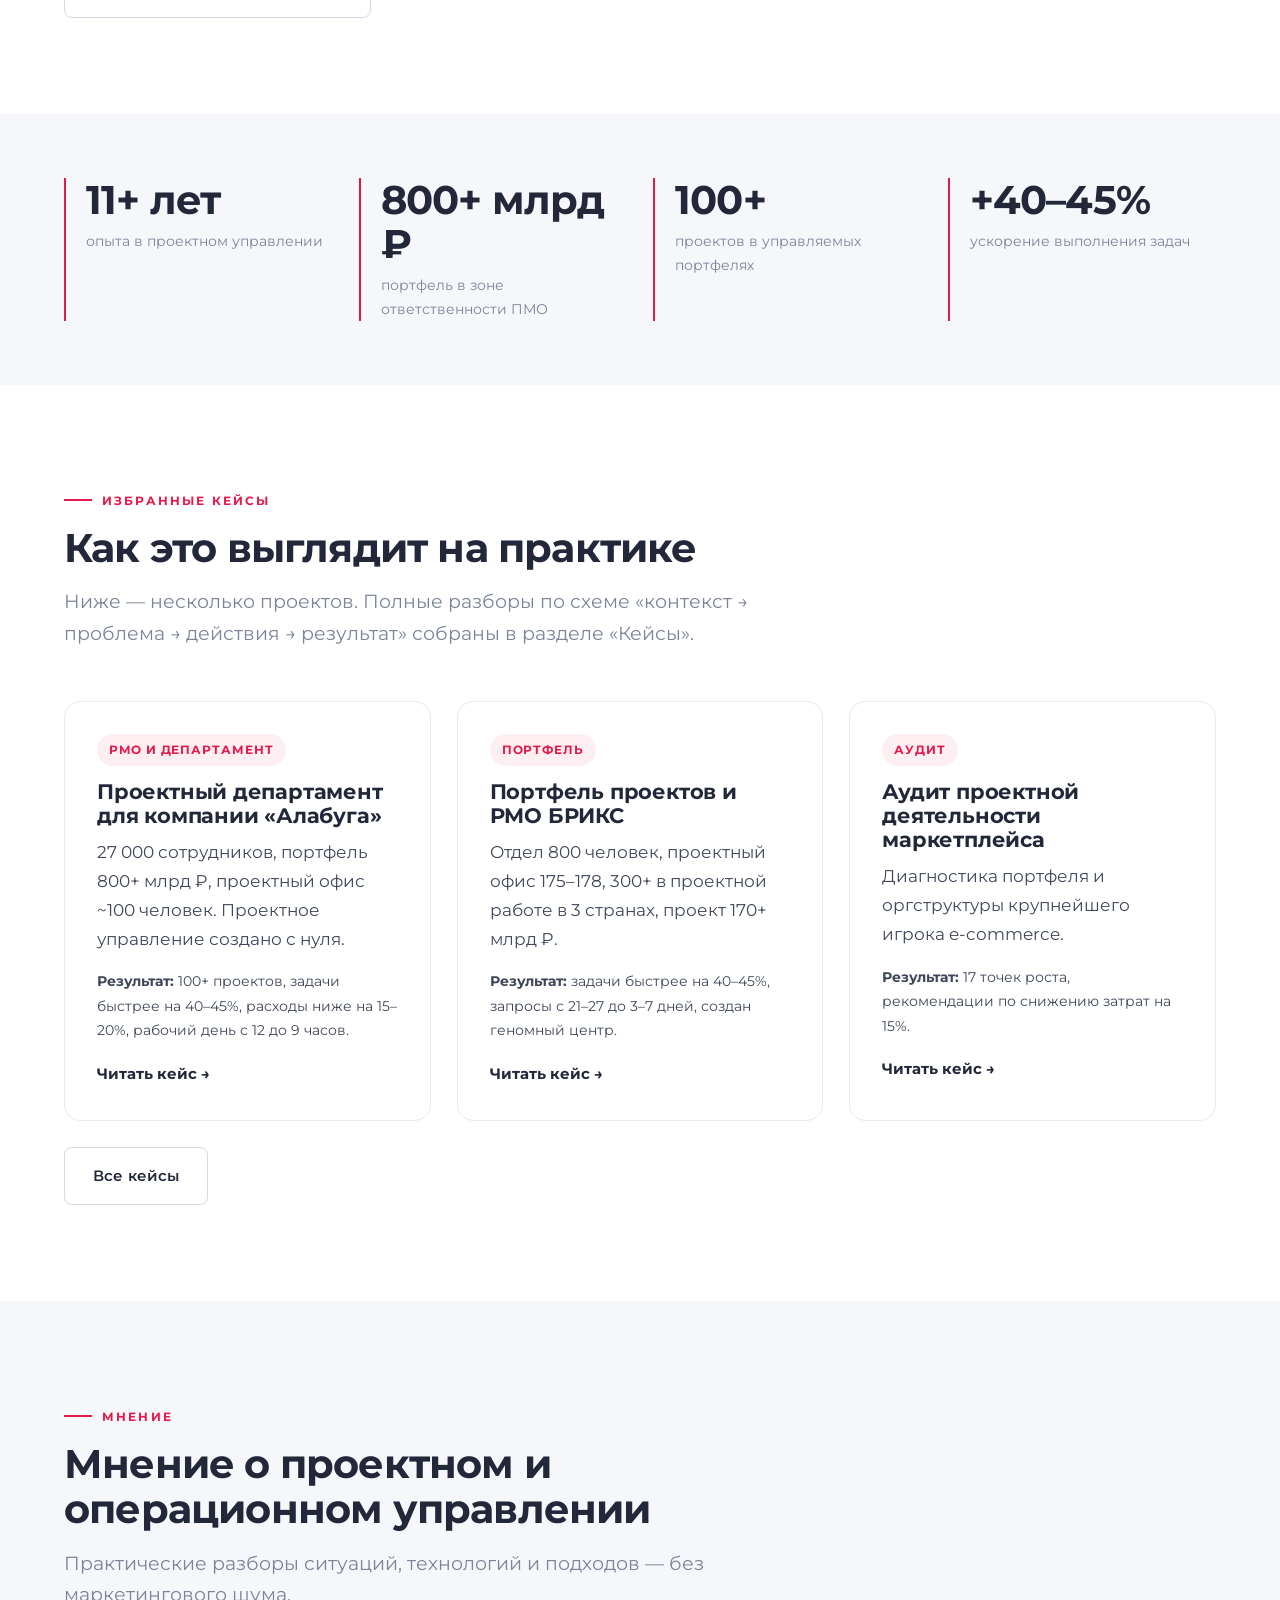
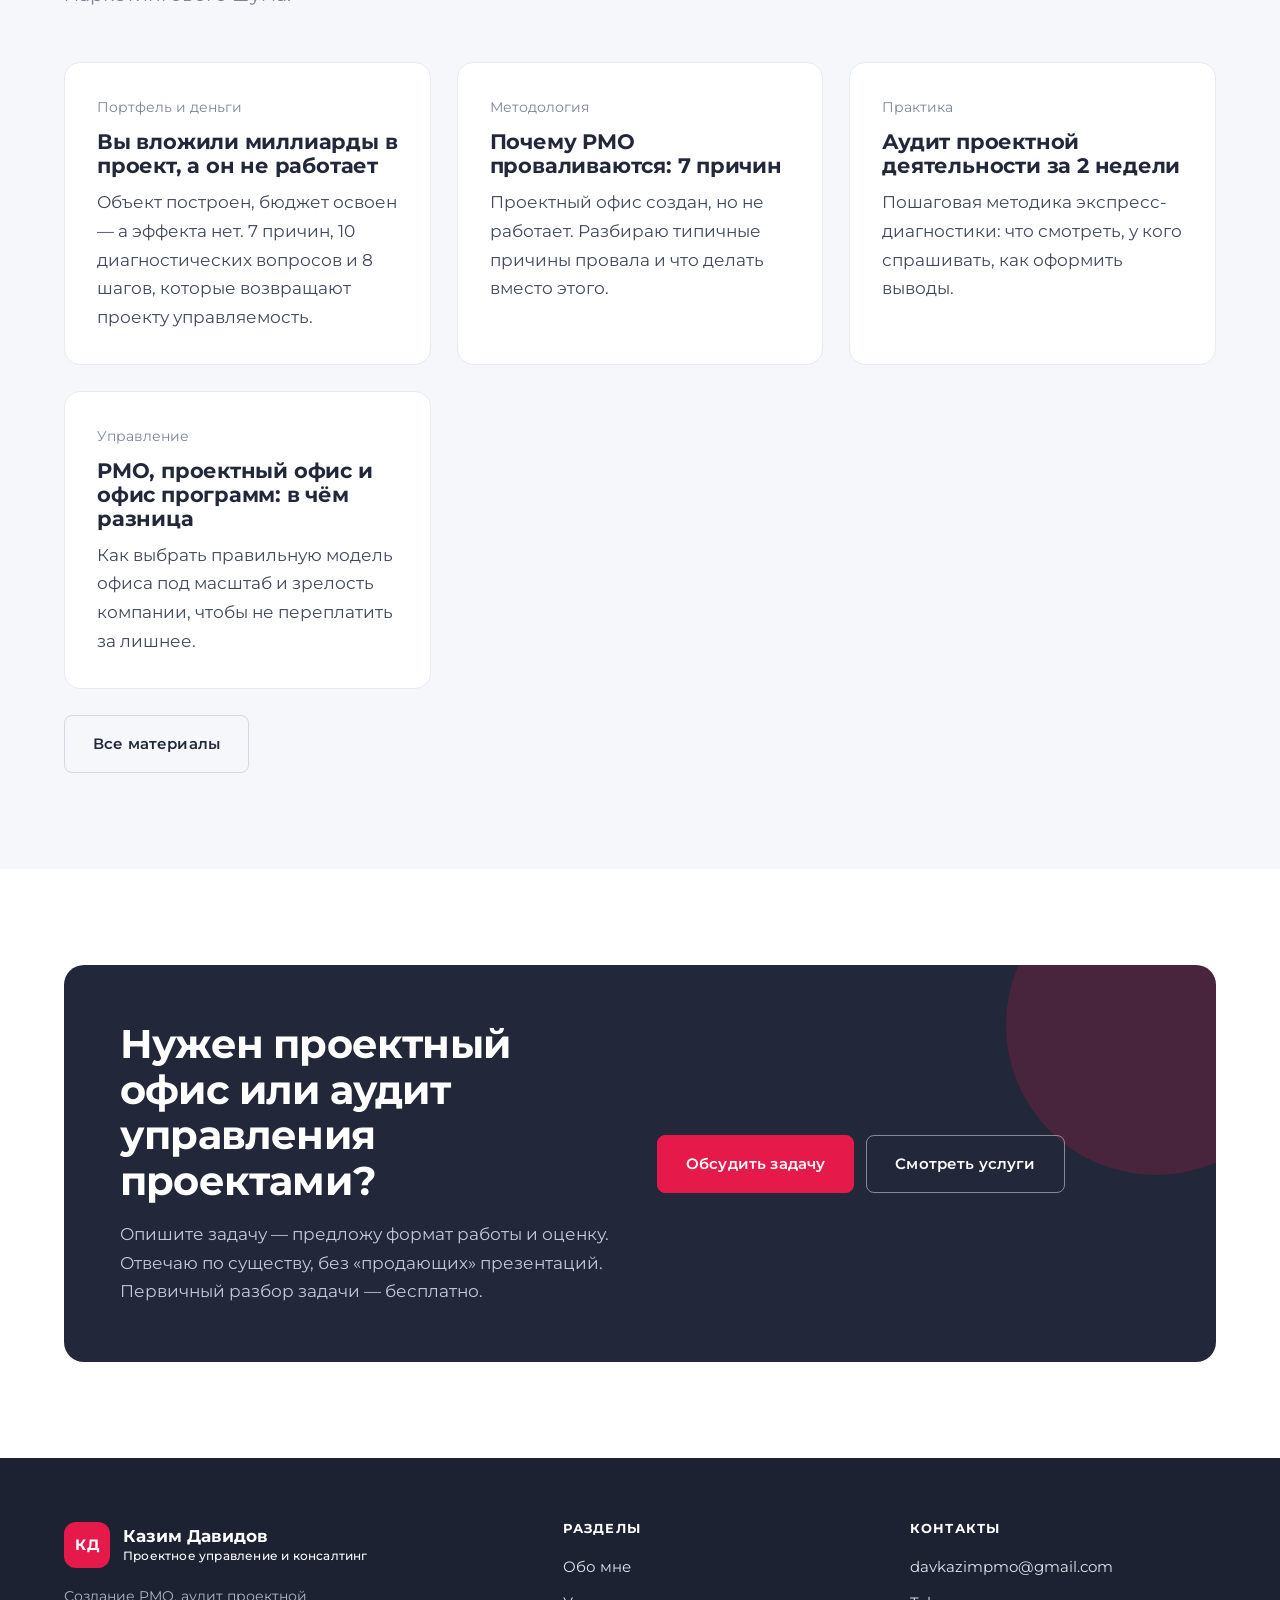
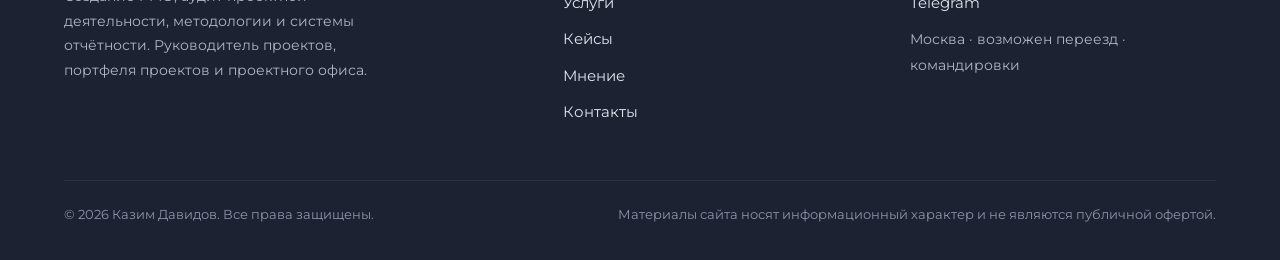
==== commit 23afdcf7: "Кейс «Алабуга» и БРИКС: слайд «до проекта» и подача от первого лица - Алабуга и БРИКС (обе колоды): " ====
--- a/index.html
+++ b/index.html
@@ -168,14 +168,14 @@
       <div class="grid cols-3">
         <article class="card hoverable">
           <div class="case-head"><span class="pill accent">PMO и департамент</span></div>
-          <h3>Проектный департамент для крупной промышленной компании</h3>
+          <h3>Проектный департамент для компании «Алабуга»</h3>
           <p>27 000 сотрудников, портфель 800+ млрд ₽, проектный офис ~100 человек. Проектное управление создано с нуля.</p>
           <p class="small"><b>Результат:</b> 100+ проектов, задачи быстрее на 40–45%, расходы ниже на 15–20%, рабочий день с 12 до 9 часов.</p>
           <a class="card-link" href="cases.html#pmo">Читать кейс →</a>
         </article>
         <article class="card hoverable">
           <div class="case-head"><span class="pill accent">Портфель</span></div>
-          <h3>Портфель проектов и PMO международной структуры</h3>
+          <h3>Портфель проектов и PMO БРИКС</h3>
           <p>Отдел 800 человек, проектный офис 175–178, 300+ в проектной работе в 3 странах, проект 170+ млрд ₽.</p>
           <p class="small"><b>Результат:</b> задачи быстрее на 40–45%, запросы с 21–27 до 3–7 дней, создан геномный центр.</p>
           <a class="card-link" href="cases.html#portfolio-pmo">Читать кейс →</a>
@@ -201,6 +201,11 @@
         <p class="lead">Практические разборы ситуаций, технологий и подходов — без маркетингового шума.</p>
       </div>
       <div class="grid cols-3">
+        <article class="card hoverable">
+          <p class="small muted mb-1">Портфель и деньги</p>
+          <h3><a href="articles/billions-project-not-working.html">Вы вложили миллиарды в проект, а он не работает</a></h3>
+          <p>Объект построен, бюджет освоен — а эффекта нет. 7 причин, 10 диагностических вопросов и 8 шагов, которые возвращают проекту управляемость.</p>
+        </article>
         <article class="card hoverable">
           <p class="small muted mb-1">Методология</p>
           <h3><a href="articles/pmo-failures.html">Почему PMO проваливаются: 7 причин</a></h3>
--- a/assets/css/style.css
+++ b/assets/css/style.css
@@ -253,6 +253,7 @@
   background: #eafaf1; color: var(--ok); border: 1px solid #cdeeda;
   font-size: 14px; font-weight: 600; padding: 9px 14px; border-radius: 9px;
 }
+.case-files { display: flex; flex-wrap: wrap; gap: 10px; margin: 22px 0 0; }
 
 /* ---------- Timeline ---------- */
 .timeline { position: relative; margin-top: 8px; }
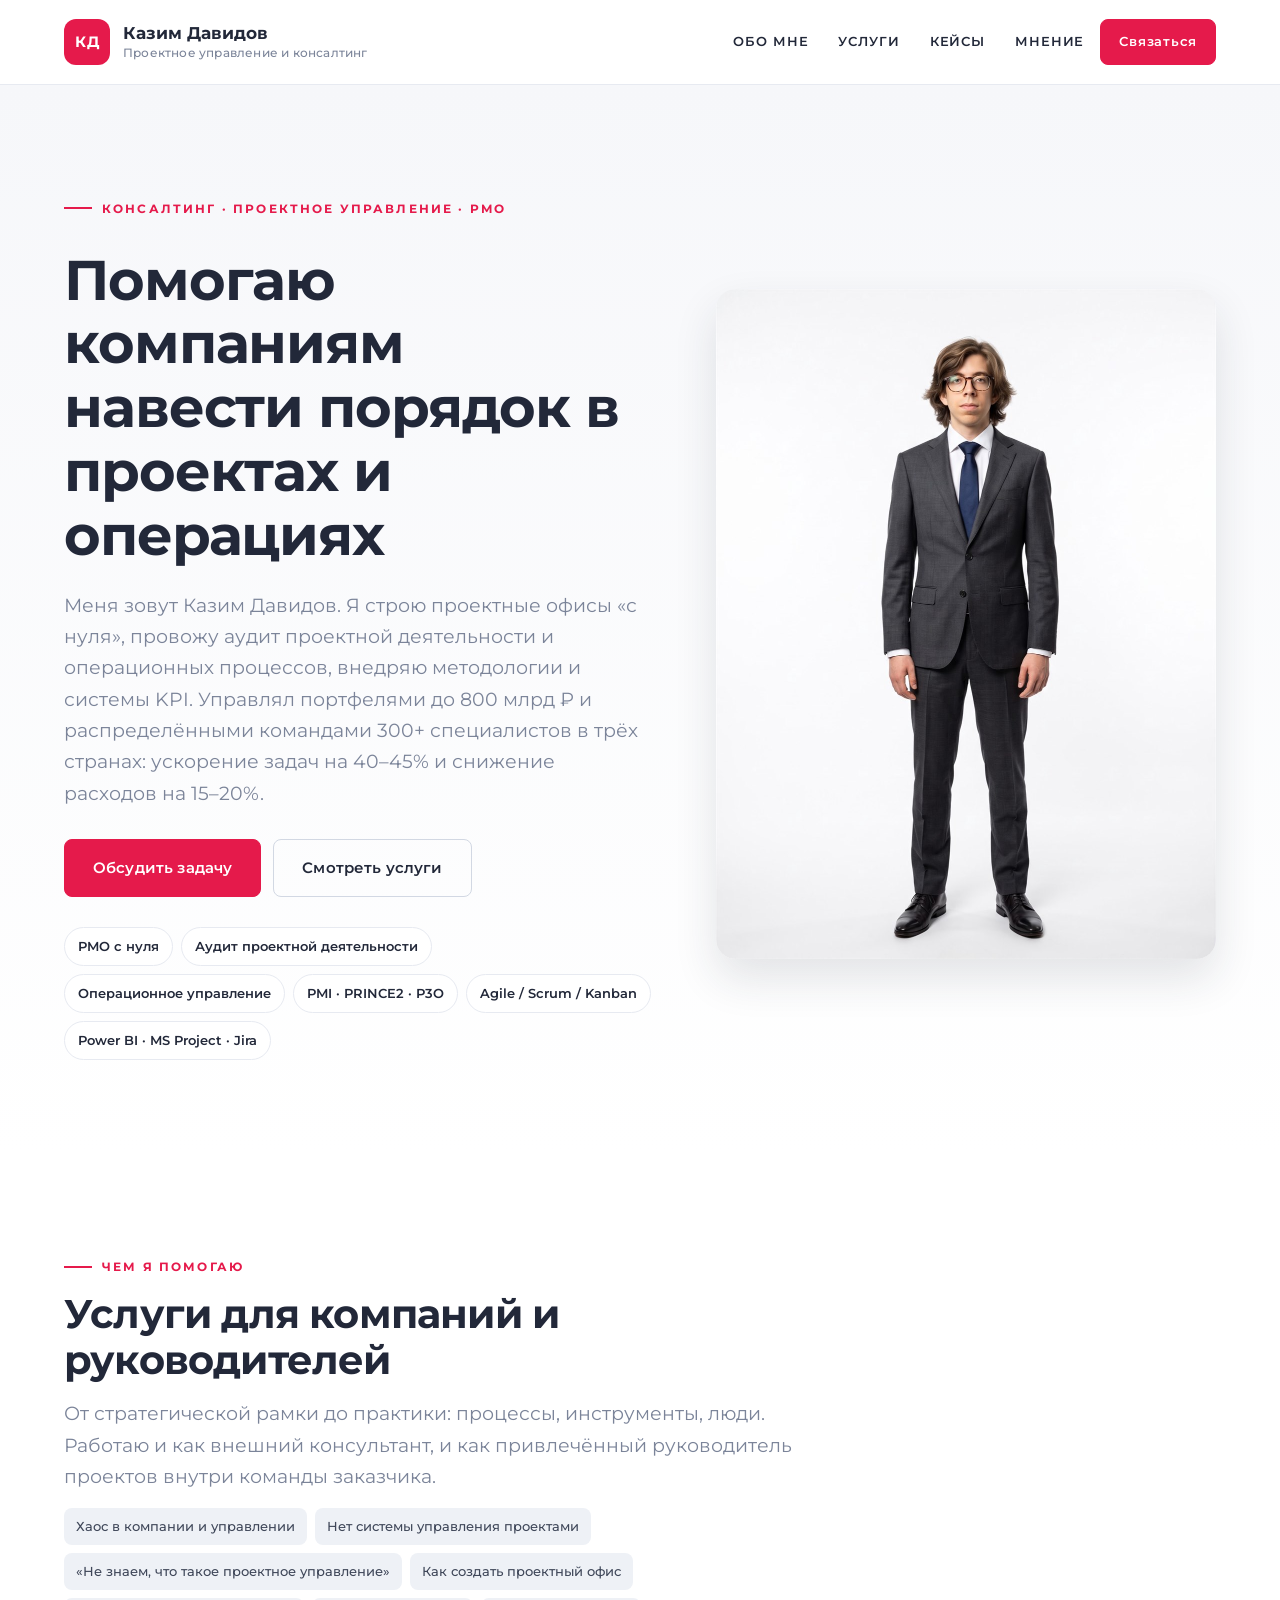
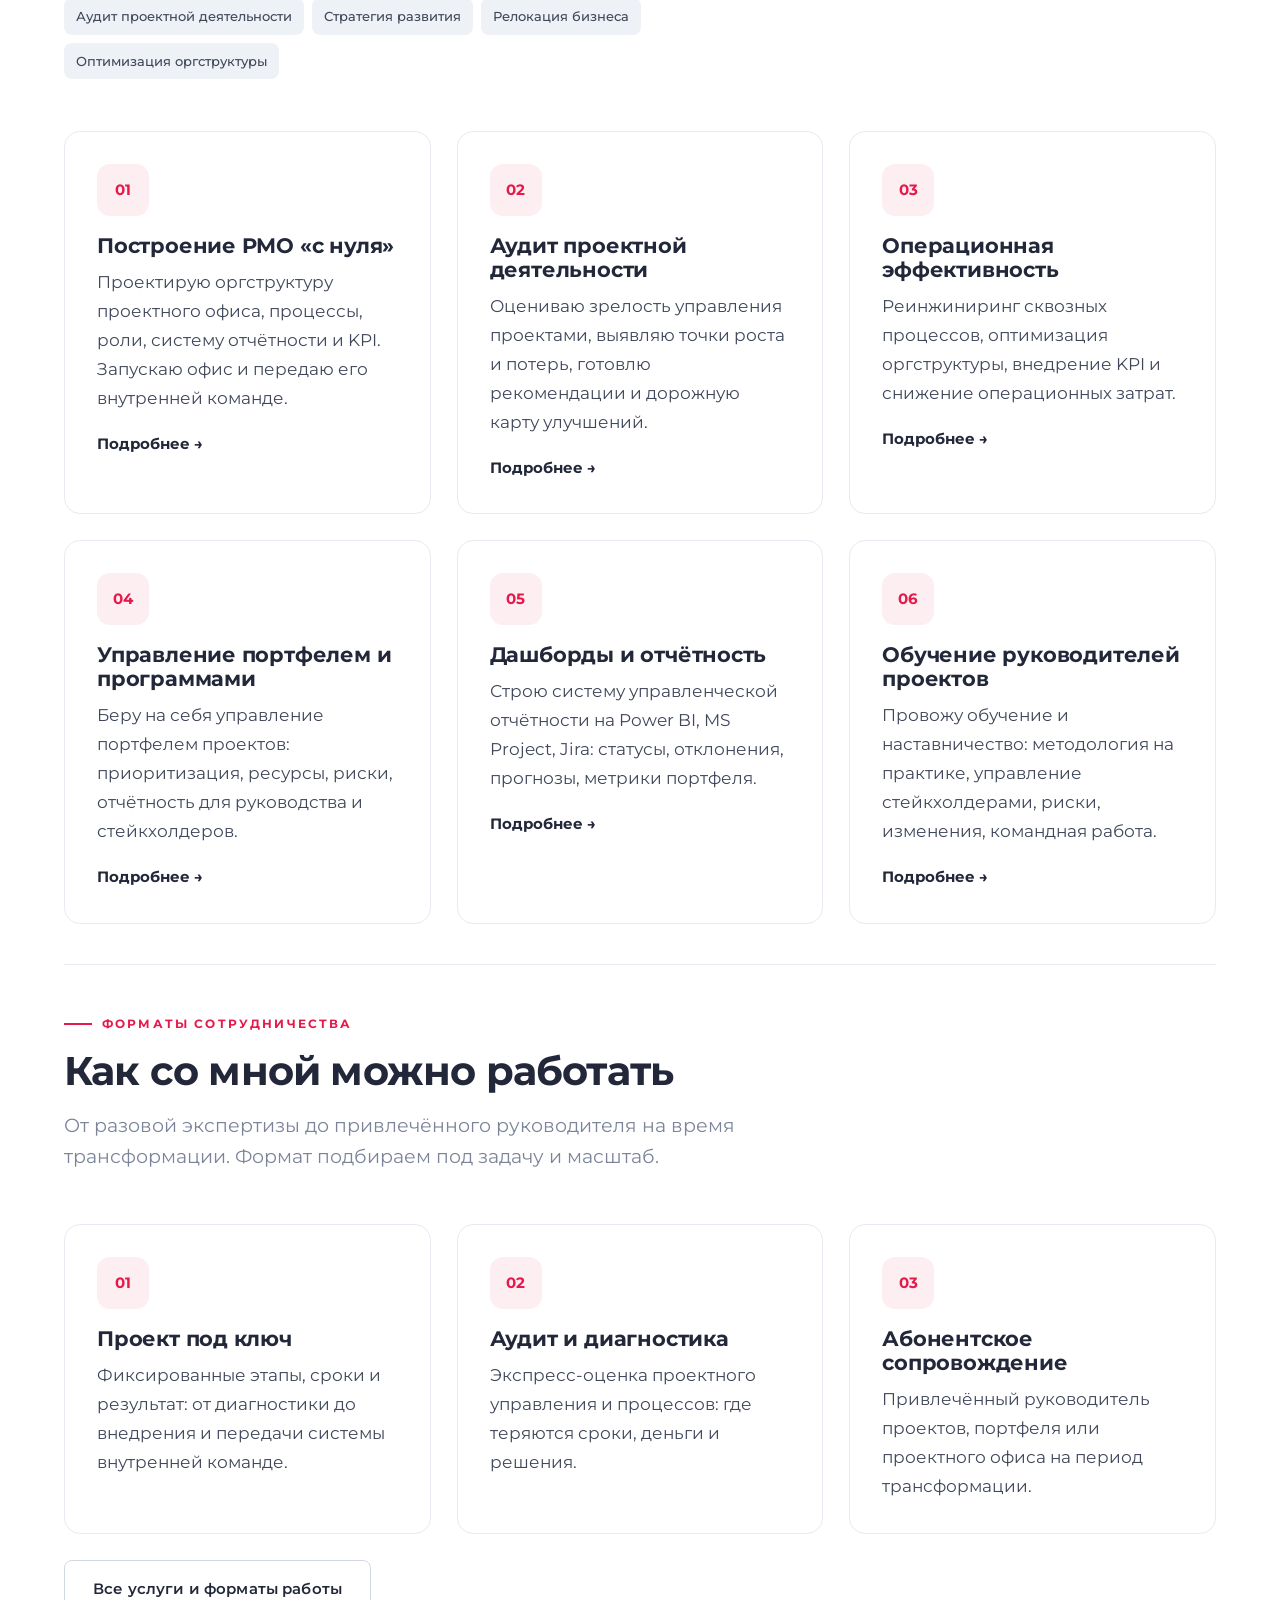
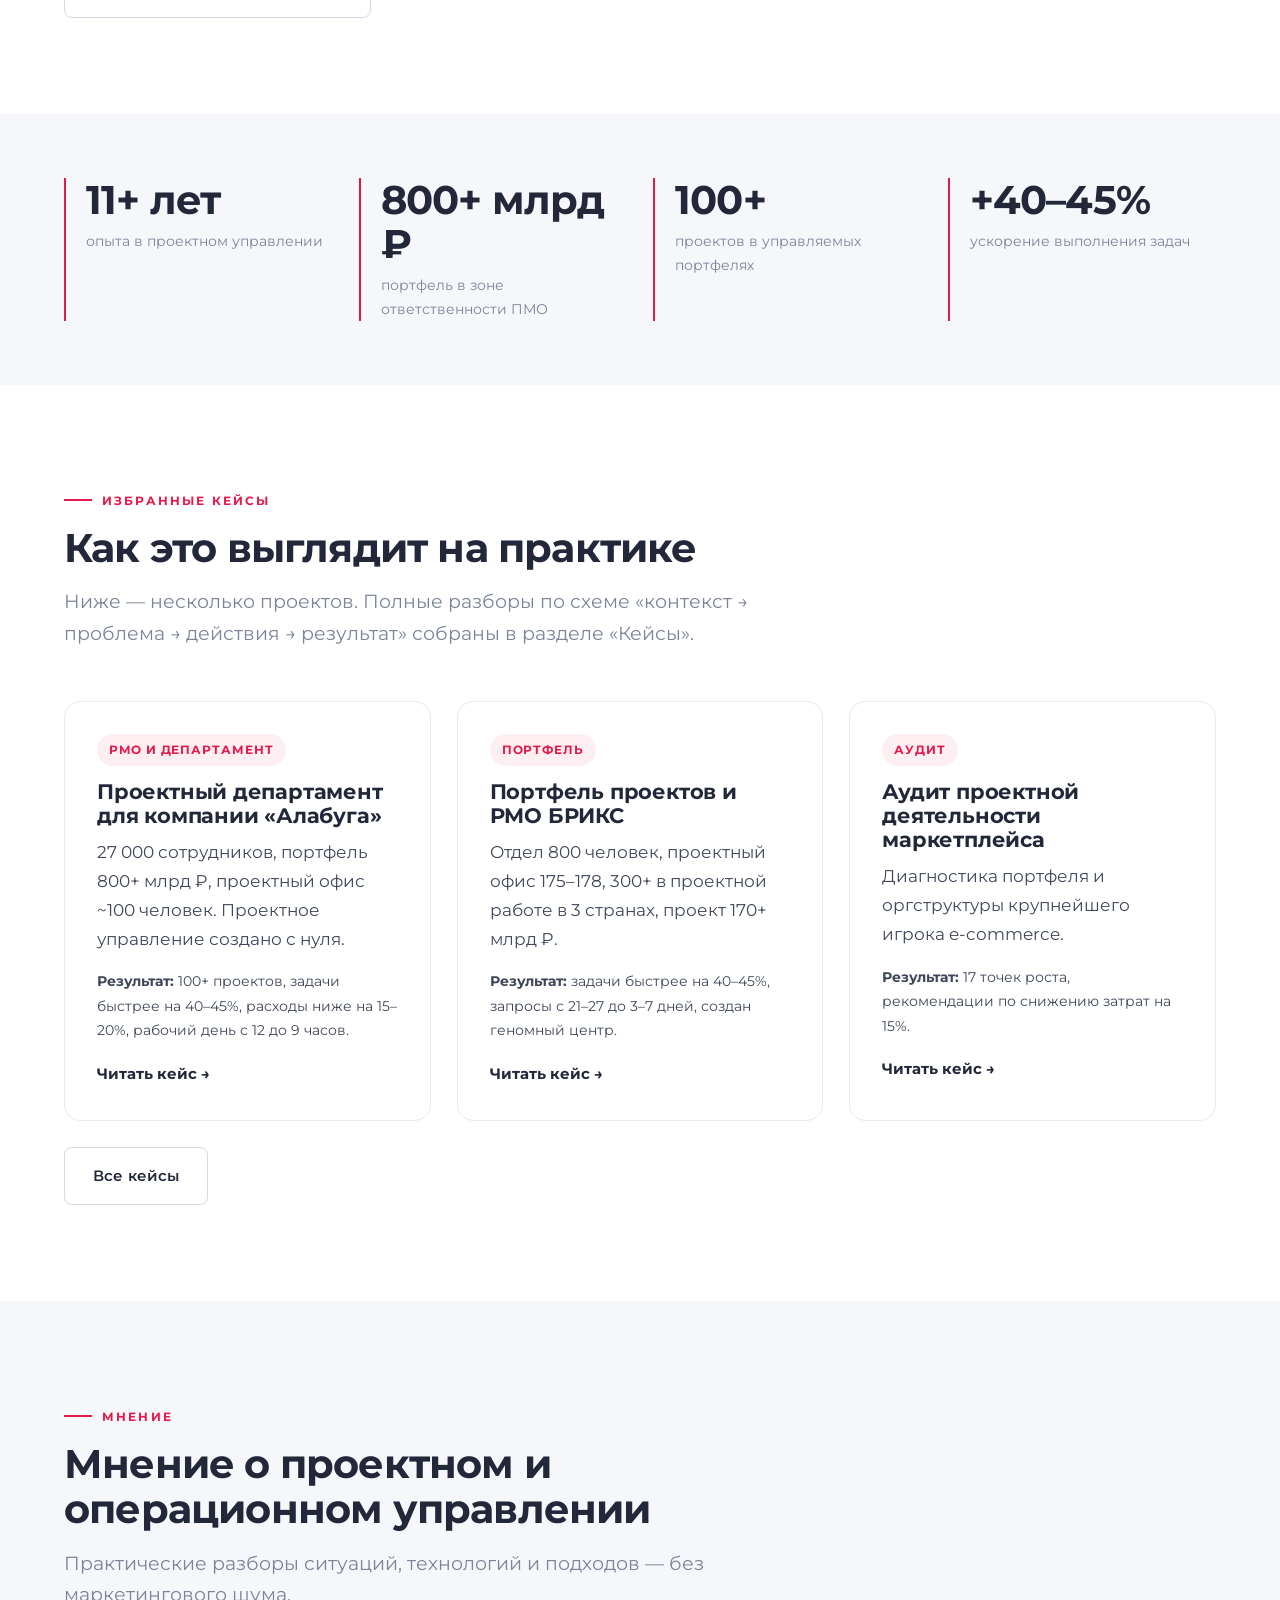
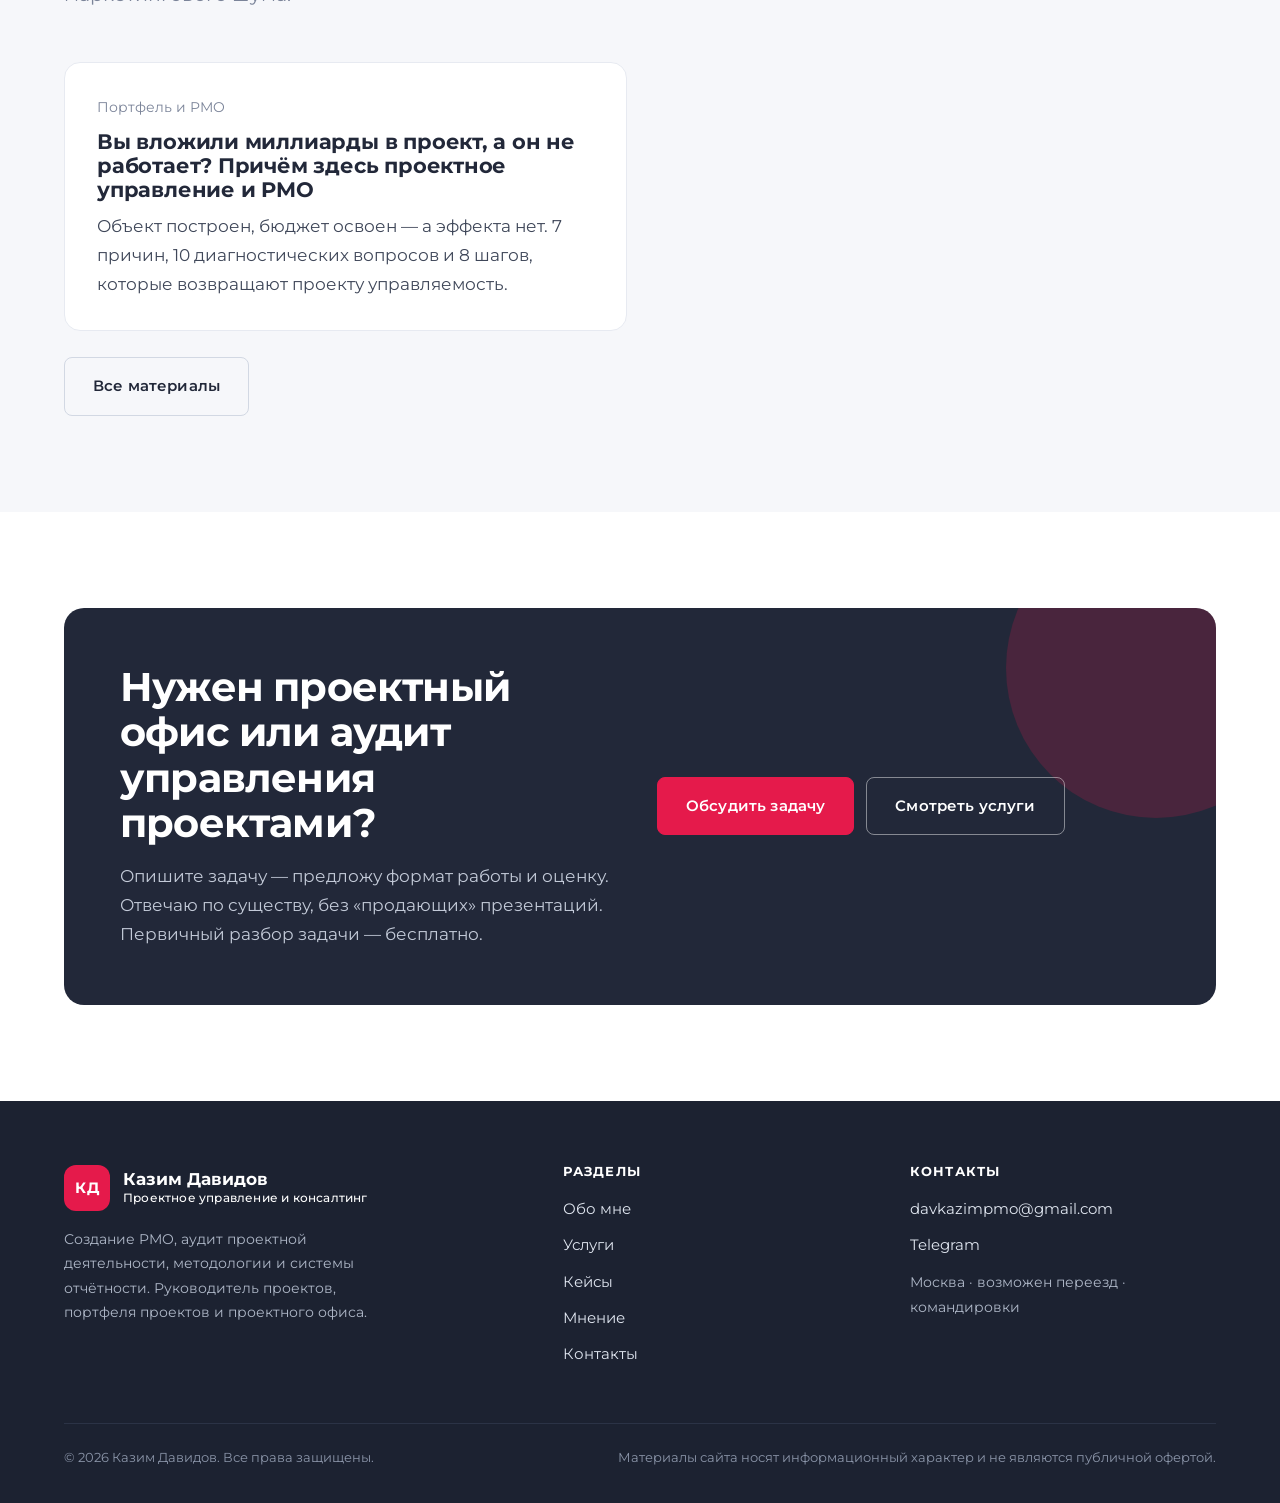
==== commit 1e87f743: "Статья «Вы вложили миллиарды» переписана под проектное управление и PMO; удалены три другие статьи; " ====
--- a/index.html
+++ b/index.html
@@ -200,26 +200,11 @@
         <h2>Мнение о проектном и операционном управлении</h2>
         <p class="lead">Практические разборы ситуаций, технологий и подходов — без маркетингового шума.</p>
       </div>
-      <div class="grid cols-3">
-        <article class="card hoverable">
-          <p class="small muted mb-1">Портфель и деньги</p>
-          <h3><a href="articles/billions-project-not-working.html">Вы вложили миллиарды в проект, а он не работает</a></h3>
+      <div class="grid cols-2">
+        <article class="card hoverable">
+          <p class="small muted mb-1">Портфель и PMO</p>
+          <h3><a href="articles/billions-project-not-working.html">Вы вложили миллиарды в проект, а он не работает? Причём здесь проектное управление и PMO</a></h3>
           <p>Объект построен, бюджет освоен — а эффекта нет. 7 причин, 10 диагностических вопросов и 8 шагов, которые возвращают проекту управляемость.</p>
-        </article>
-        <article class="card hoverable">
-          <p class="small muted mb-1">Методология</p>
-          <h3><a href="articles/pmo-failures.html">Почему PMO проваливаются: 7 причин</a></h3>
-          <p>Проектный офис создан, но не работает. Разбираю типичные причины провала и что делать вместо этого.</p>
-        </article>
-        <article class="card hoverable">
-          <p class="small muted mb-1">Практика</p>
-          <h3><a href="articles/audit-2-weeks.html">Аудит проектной деятельности за 2 недели</a></h3>
-          <p>Пошаговая методика экспресс-диагностики: что смотреть, у кого спрашивать, как оформить выводы.</p>
-        </article>
-        <article class="card hoverable">
-          <p class="small muted mb-1">Управление</p>
-          <h3><a href="articles/pmo-vs-project-office.html">PMO, проектный офис и офис программ: в чём разница</a></h3>
-          <p>Как выбрать правильную модель офиса под масштаб и зрелость компании, чтобы не переплатить за лишнее.</p>
         </article>
       </div>
       <p style="margin:26px 0 0"><a class="btn btn-ghost" href="blog.html">Все материалы</a></p>
@@ -270,7 +255,7 @@
         <h4>Контакты</h4>
         <ul>
           <li><a href="mailto:davkazimpmo@gmail.com">davkazimpmo@gmail.com</a></li>
-          <li><a href="https://t.me/kazim40000">Telegram</a></li>
+          <li><a href="https://t.me/KazimPMO">Telegram</a></li>
           <li><span class="small">Москва · возможен переезд · командировки</span></li>
         </ul>
       </div>
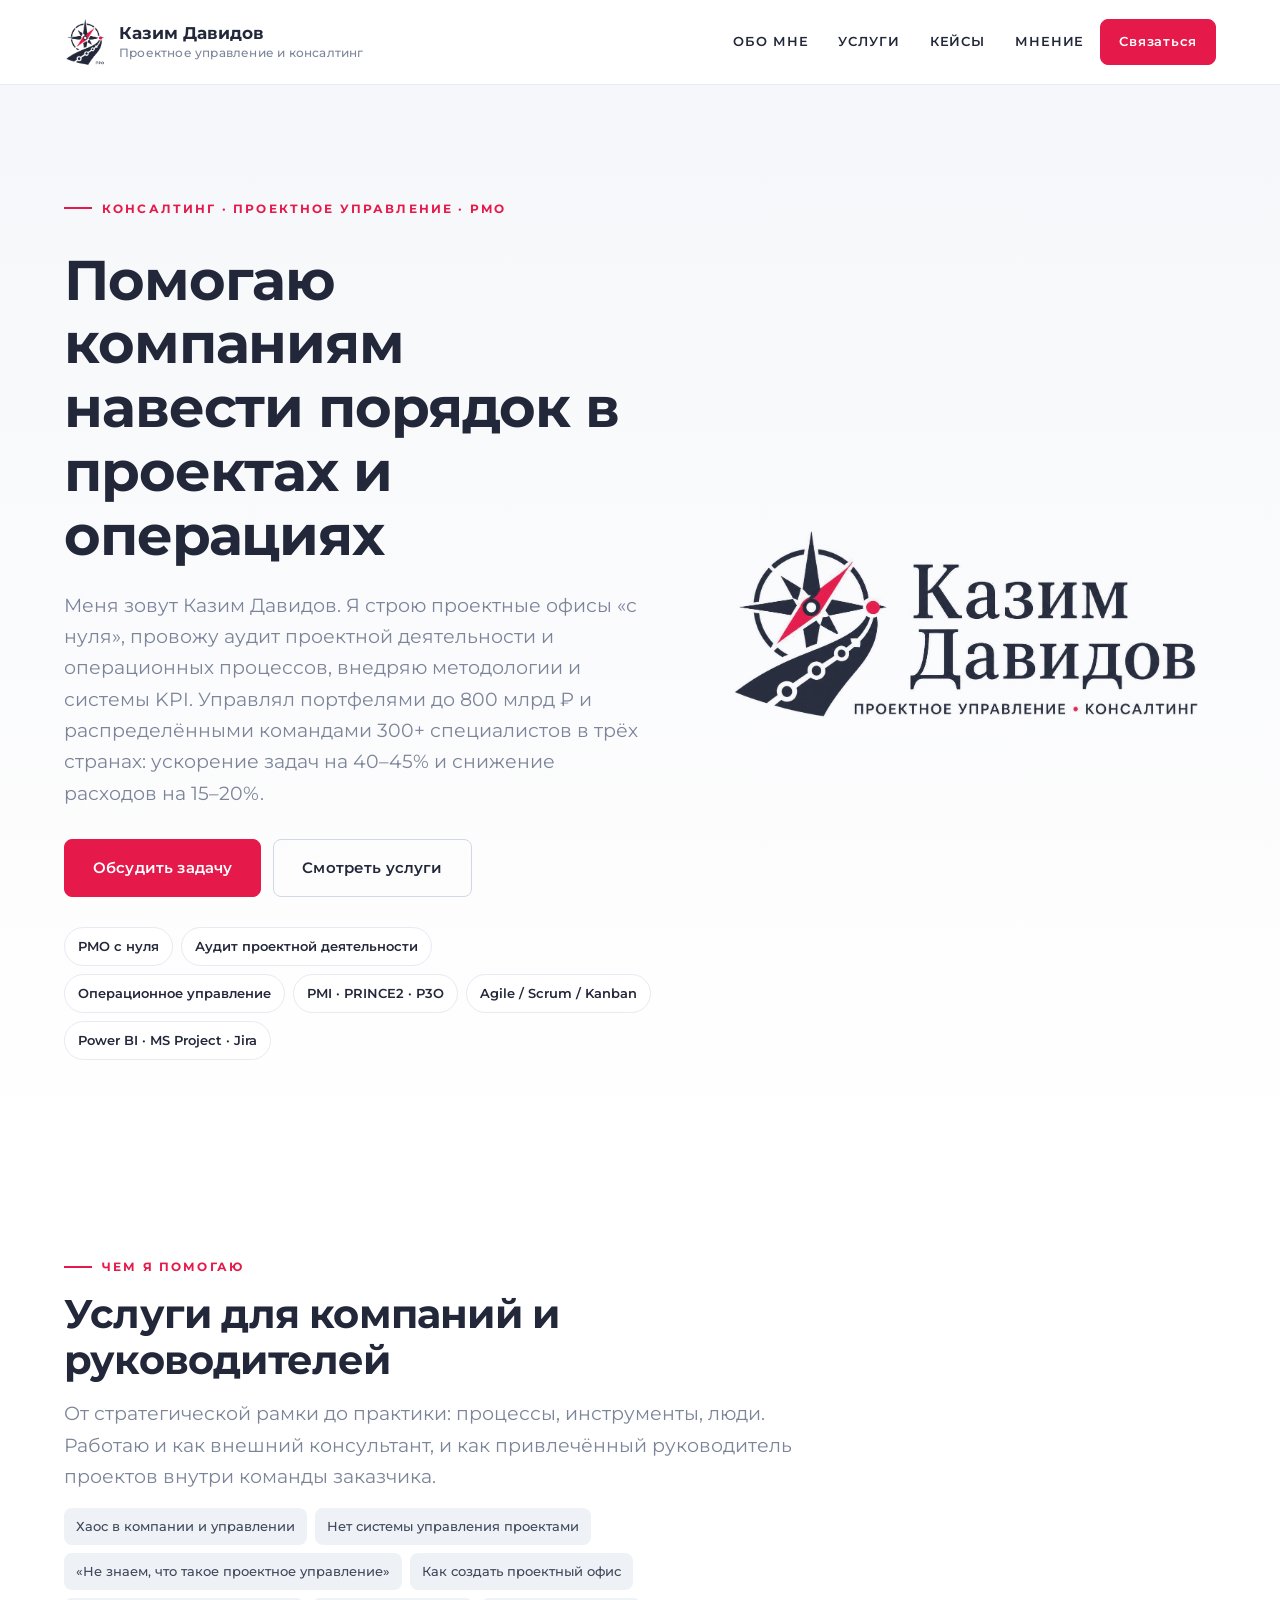
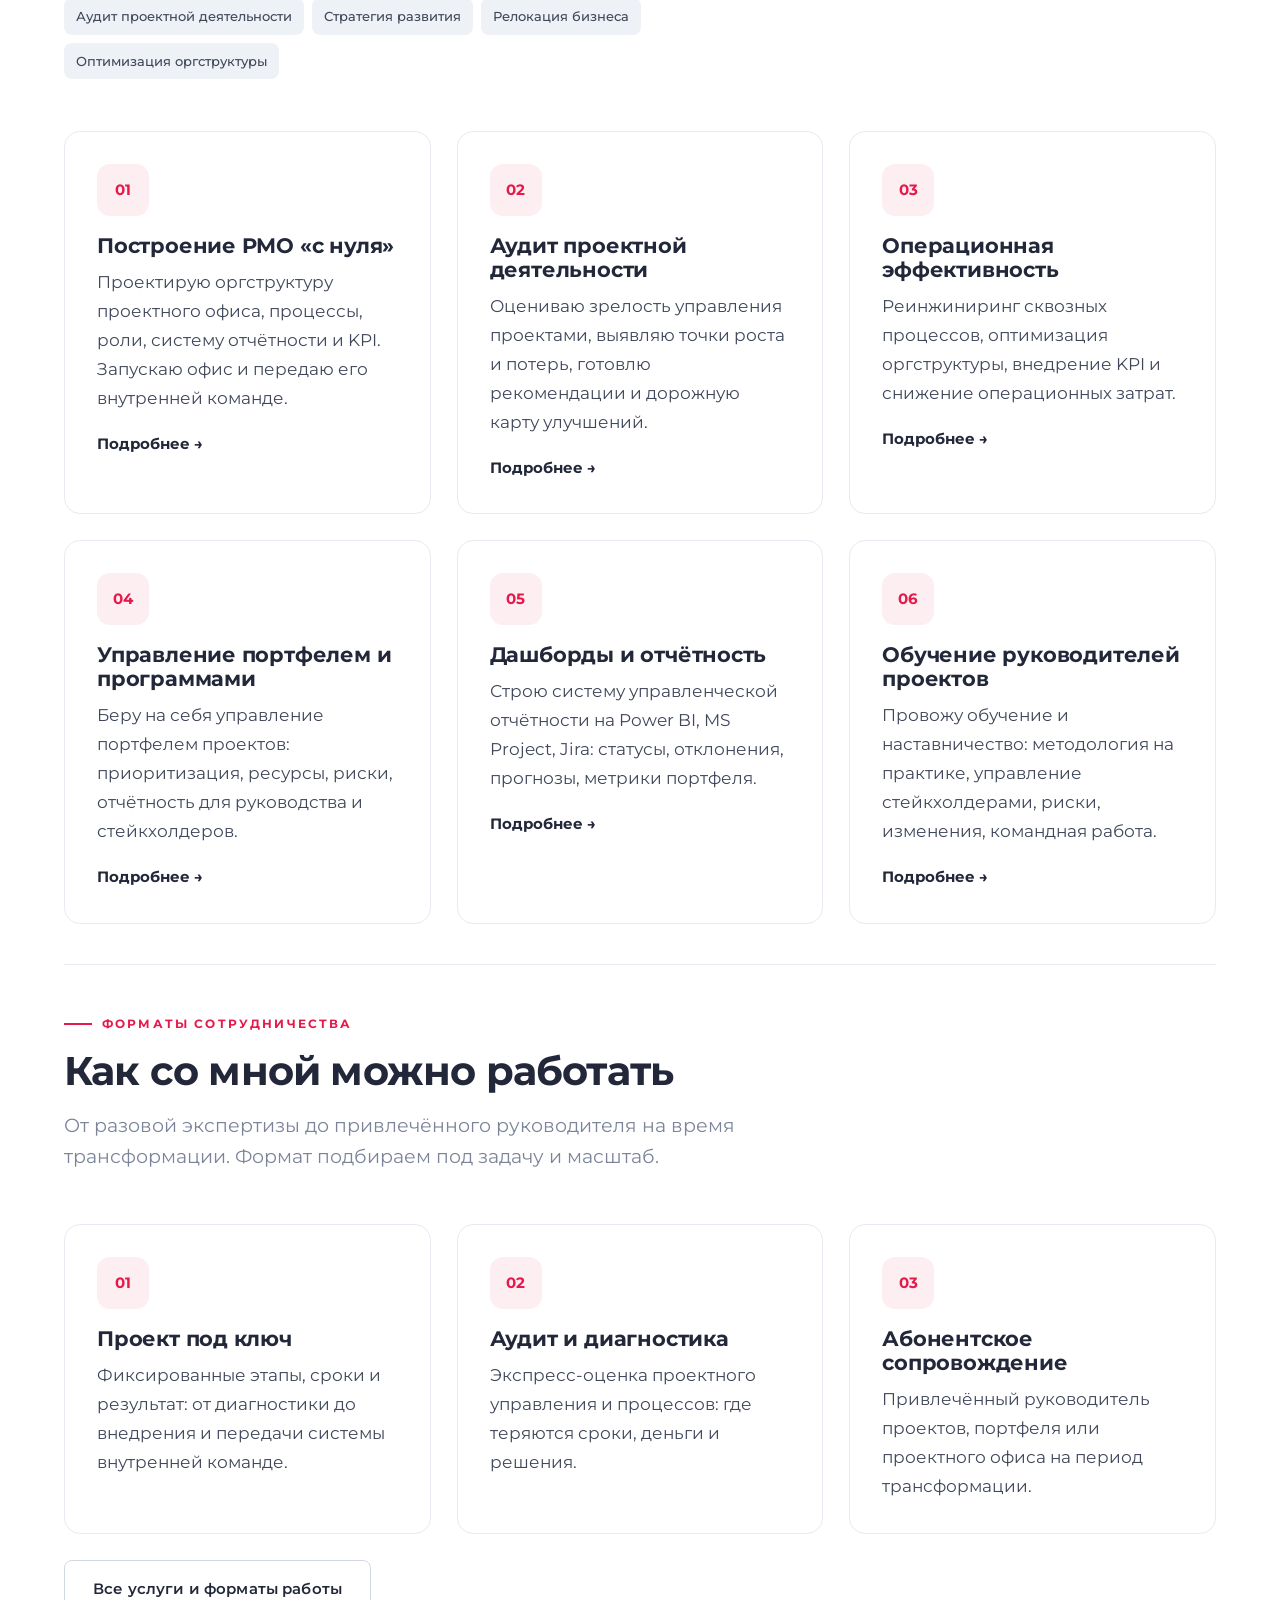
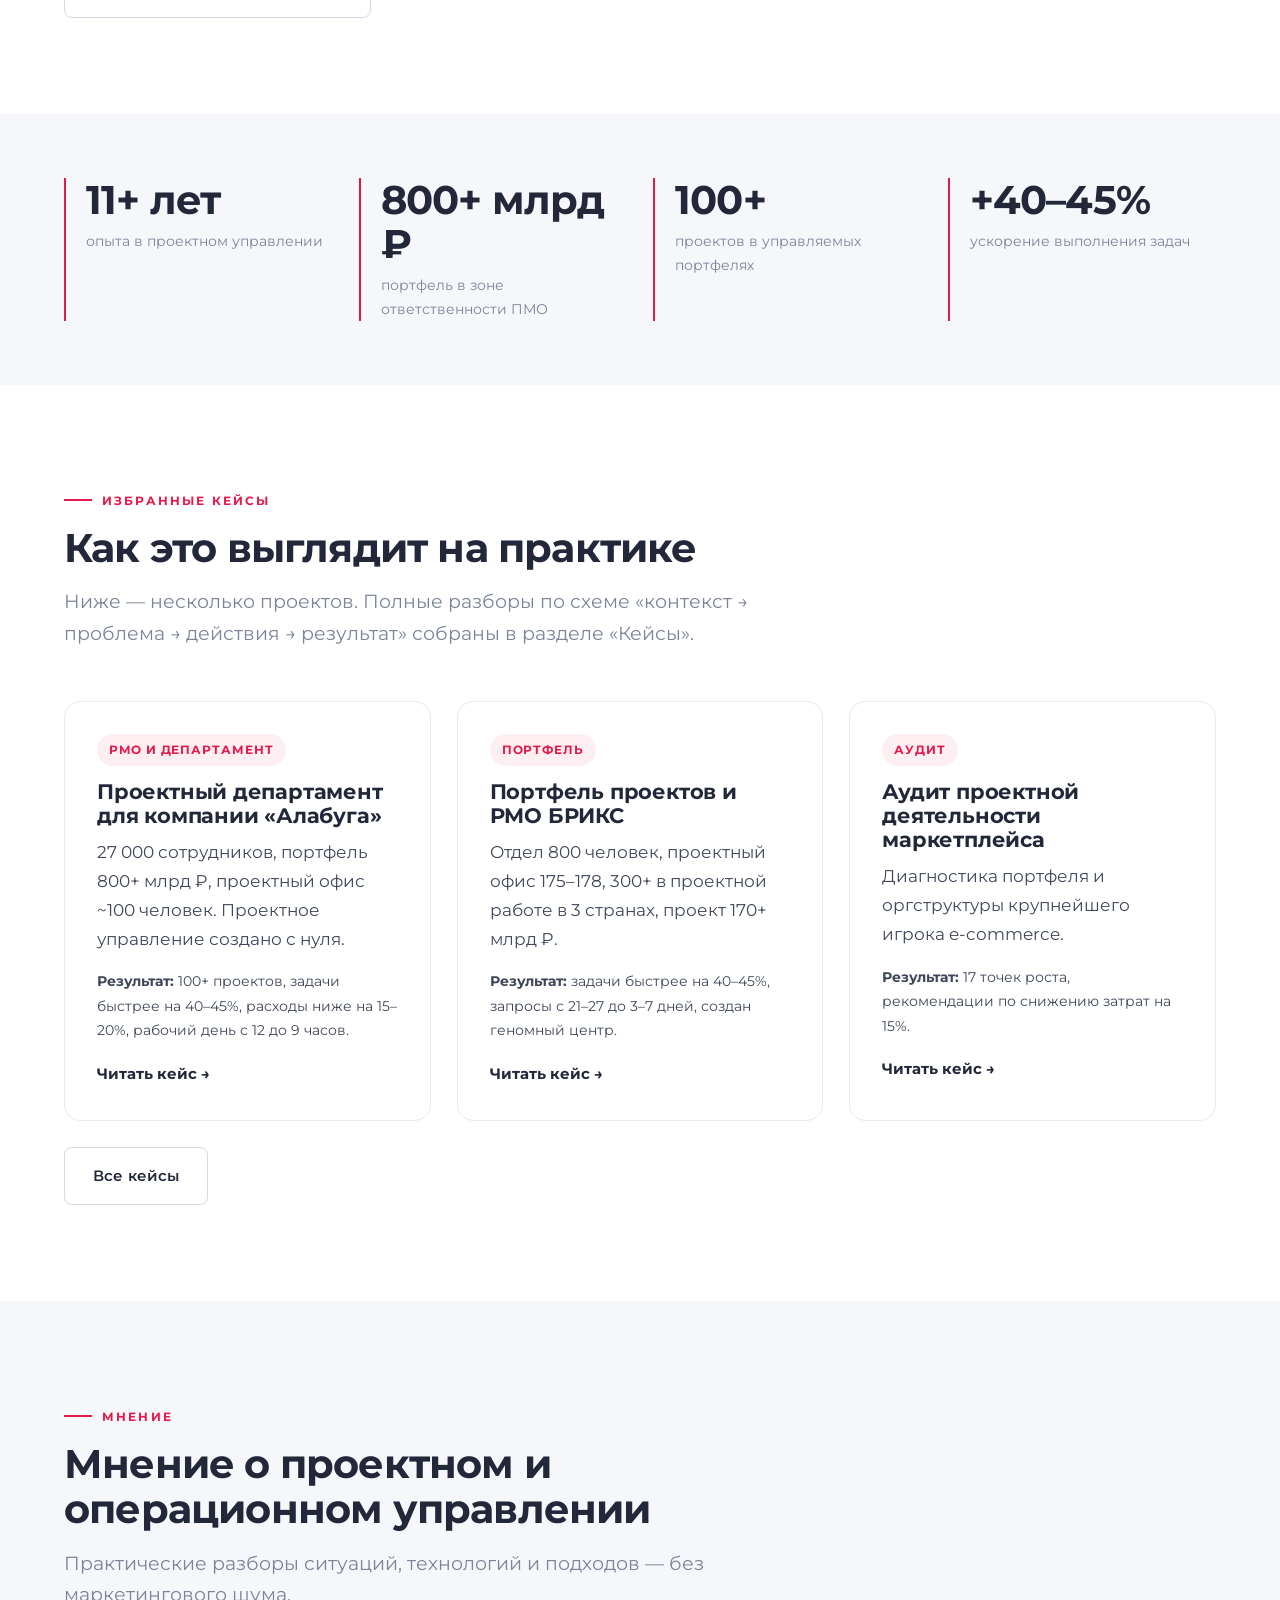
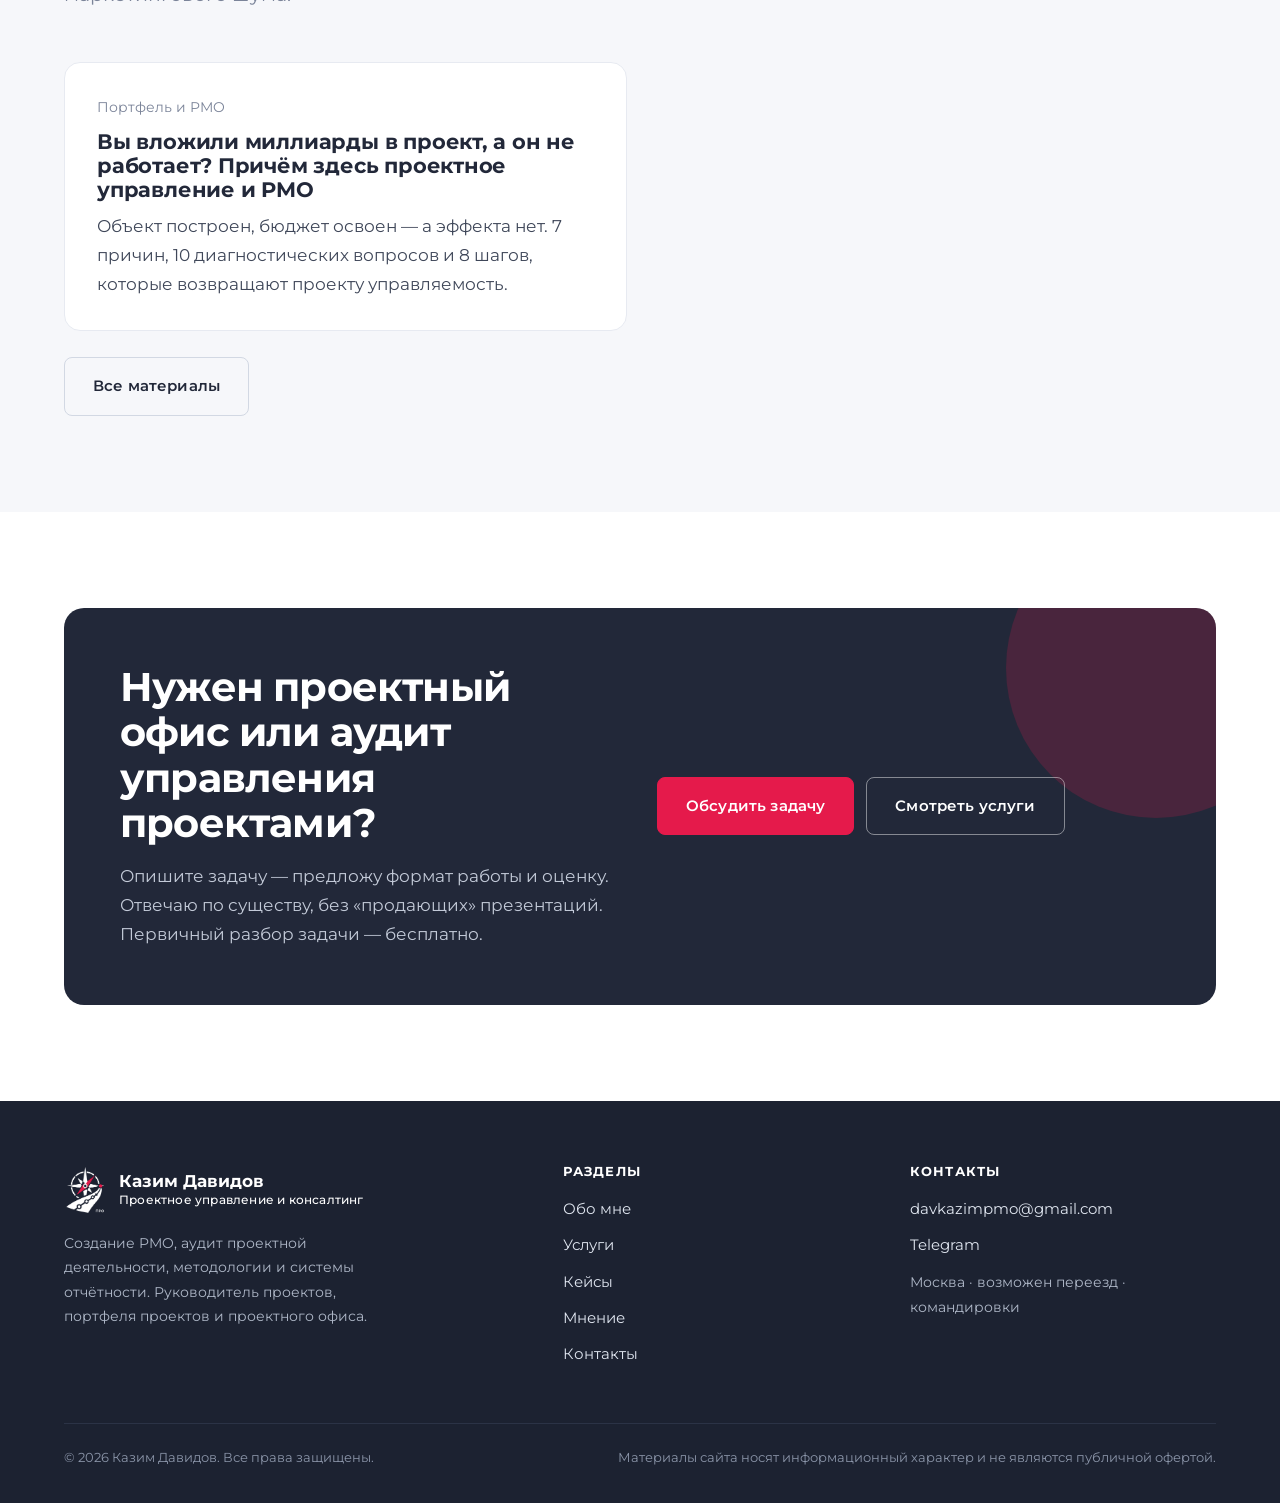
==== commit 3ae69479: "Бренд-айдентика: логотип вместо фото, комплект иконок и og:image Фото: - kazim.jpg убран со страниц " ====
--- a/index.html
+++ b/index.html
@@ -9,7 +9,15 @@
   <meta property="og:description" content="Создаю проектные офисы с нуля, провожу аудит проектной деятельности, внедряю методологии и системы отчётности.">
   <meta property="og:type" content="website">
   <meta property="og:locale" content="ru_RU">
+  <meta property="og:image" content="https://davkazimpmo.github.io/kazim-davidov/assets/img/og-image.jpg">
+  <meta property="og:image:width" content="1200">
+  <meta property="og:image:height" content="630">
+  <meta property="og:image:alt" content="Казим Давидов — логотип">
+  <meta name="twitter:card" content="summary_large_image">
   <link rel="icon" href="assets/img/favicon.svg" type="image/svg+xml">
+  <link rel="icon" href="assets/img/favicon-32x32.png" sizes="32x32" type="image/png">
+  <link rel="icon" href="assets/img/favicon-16x16.png" sizes="16x16" type="image/png">
+  <link rel="apple-touch-icon" href="assets/img/apple-touch-icon.png">
   <link rel="stylesheet" href="assets/css/style.css">
 </head>
 <body>
@@ -17,7 +25,7 @@
 <header class="site-header">
   <div class="container header-inner">
     <a class="brand" href="index.html">
-      <span class="brand-mark">КД</span>
+      <span class="brand-mark"><img src="assets/img/logo-mark.png" alt="" width="42" height="50"></span>
       <span class="brand-text">Казим Давидов<small>Проектное управление и консалтинг</small></span>
     </a>
     <button class="nav-toggle" aria-label="Меню" aria-expanded="false"><span></span></button>
@@ -54,8 +62,8 @@
         </div>
       </div>
       <aside class="hero-photo">
-        <img src="assets/img/kazim.jpg" width="1000" height="1339"
-             alt="Казим Давидов — консультант по проектному и операционному управлению" loading="eager">
+        <img src="assets/img/logo-a.png" width="1397" height="619"
+             alt="Казим Давидов" loading="eager">
       </aside>
     </div>
   </section>
@@ -236,7 +244,7 @@
     <div class="footer-grid">
       <div class="footer-brand">
         <a class="brand" href="index.html">
-          <span class="brand-mark">КД</span>
+          <span class="brand-mark"><img src="assets/img/logo-mark-dark.png" alt="" width="42" height="50"></span>
           <span class="brand-text">Казим Давидов<small>Проектное управление и консалтинг</small></span>
         </a>
         <p class="small" style="margin-top:16px;max-width:320px">Создание PMO, аудит проектной деятельности, методологии и системы отчётности. Руководитель проектов, портфеля проектов и проектного офиса.</p>
--- a/assets/css/style.css
+++ b/assets/css/style.css
@@ -66,14 +66,13 @@
 .brand { display: flex; align-items: center; gap: 13px; color: var(--ink); }
 .brand:hover { color: var(--ink); }
 .brand-mark {
-  width: 46px; height: 46px; flex: 0 0 46px;
+  width: auto; height: 50px; flex: 0 0 auto;
   display: grid; place-items: center;
   border-radius: 12px;
-  background: var(--accent);
+  background: none;
   color: #fff;
-  font-weight: 700; letter-spacing: 0.5px;
-  font-size: 15px;
-}
+}
+.brand-mark img { display: block; height: 50px; width: auto; max-width: 100%; }
 .brand-text { line-height: 1.15; font-weight: 700; font-size: 17px; color: var(--ink); }
 .brand-text small { display: block; font-weight: 500; font-size: 11.5px; color: var(--muted); letter-spacing: 0.2px; margin-top: 3px; }
 
@@ -183,13 +182,11 @@
 }
 .tag:hover { border-color: var(--accent); color: var(--accent); }
 
-/* ---------- Photos ---------- */
+/* ---------- Лого в слотах hero / about ---------- */
 .hero-photo { margin: 0; }
 .hero-photo img,
 .about-photo img {
   display: block; width: 100%; height: auto;
-  border-radius: 20px;
-  box-shadow: var(--shadow);
 }
 
 /* ---------- Metrics strip ---------- */
@@ -350,7 +347,7 @@
   font-size: 13px; color: #8b95a9;
 }
 .footer-brand .brand-text, .footer-brand .brand-text small { color: #fff; }
-.footer-brand .brand-mark { background: var(--accent); color: #fff; }
+.footer-brand .brand-mark { background: none; color: #fff; }
 
 /* ---------- Utility ---------- */
 .mt-0 { margin-top: 0; }
